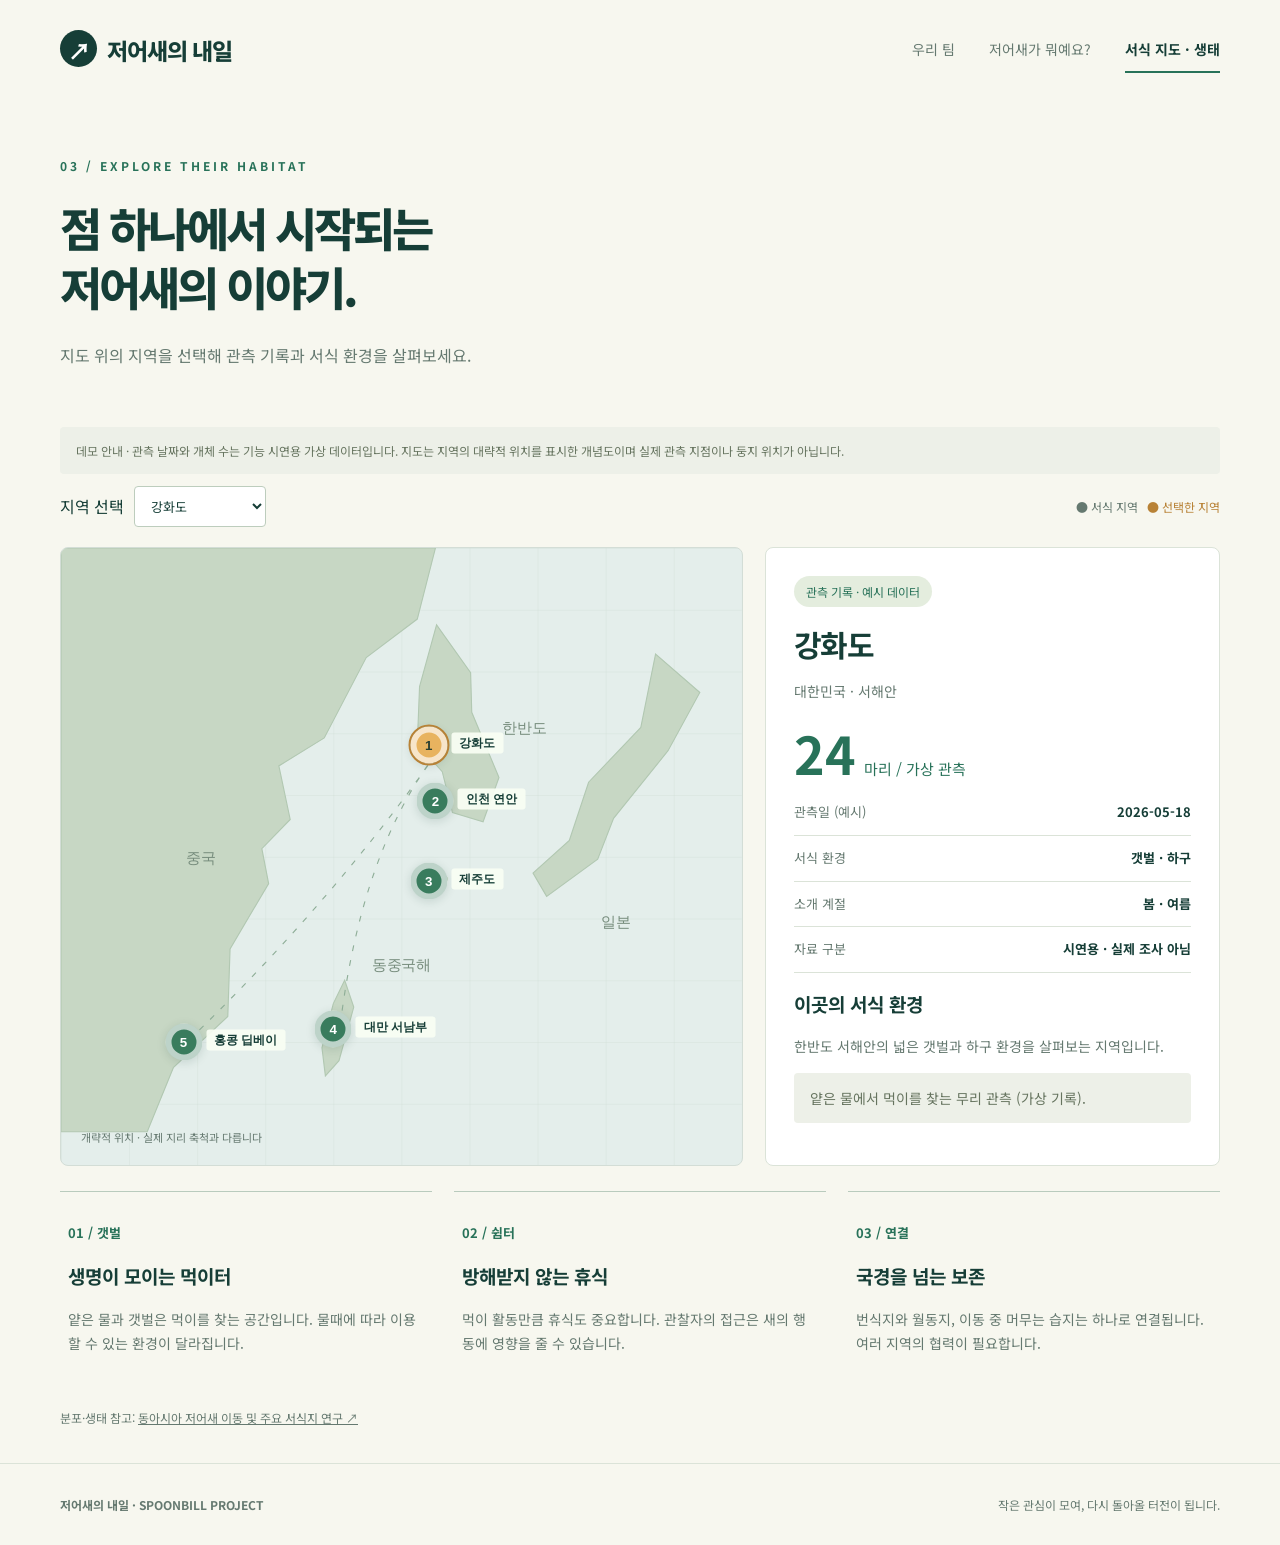
==== habitat.html @ 41771eea "web page draft" ====
<!doctype html><html lang="ko"><head><meta charset="utf-8"><meta name="viewport" content="width=device-width,initial-scale=1"><meta name="description" content="저어새와 습지의 내일을 함께 지키는 보존 프로젝트. 저어새의 생태를 배우고 서식 지역을 살펴보세요."><title>서식 지도 · 생태 | 저어새의 내일</title><link rel="icon" href="assets/favicon.svg" type="image/svg+xml"><link rel="stylesheet" href="assets/style.css"></head><body><a class="skip" href="#main">본문 바로가기</a><header><a class="brand" href="index.html"><span>↗</span>저어새의 내일</a><nav aria-label="주요 메뉴"><a href="index.html">우리 팀</a><a href="spoonbill.html">저어새가 뭐예요?</a><a href="habitat.html" aria-current="page">서식 지도 · 생태</a></nav></header><main id="main"><div class="wrap"><div class="page-intro"><div class="eyebrow">03 / EXPLORE THEIR HABITAT</div><h1>점 하나에서 시작되는<br>저어새의 이야기.</h1><p>지도 위의 지역을 선택해 관측 기록과 서식 환경을 살펴보세요.</p></div><p class="note">데모 안내 · 관측 날짜와 개체 수는 기능 시연용 가상 데이터입니다. 지도는 지역의 대략적 위치를 표시한 개념도이며 실제 관측 지점이나 둥지 위치가 아닙니다.</p><div class="controls"><label for="region">지역 선택</label><select id="region"><option value="ganghwa">강화도</option><option value="incheon">인천 연안</option><option value="jeju">제주도</option><option value="taiwan">대만 서남부</option><option value="hongkong">홍콩 딥베이</option></select><span class="legend">● 서식 지역 &nbsp; <span style="color:#b88236">● 선택한 지역</span></span></div><div class="map-layout"><div class="map" aria-label="동아시아 저어새 서식 지역 개념도"><div class="map-label">EAST ASIA<br>동아시아 서식 네트워크</div><svg viewBox="0 0 600 530" preserveAspectRatio="none" aria-hidden="true"><defs><pattern id="grid" width="60" height="53" patternUnits="userSpaceOnUse"><path d="M60 0H0V53" fill="none" stroke="#ceddd5" stroke-width=".6"/></pattern></defs><path fill="url(#grid)" d="M0 0h600v530H0z"/><path d="M0 0H330l-16 61-45 33-37 69-40 24 10 46-25 25 6 30-34 56-2 58-48 44-23 55H0Z" fill="#c7d7c4" stroke="#b2c8b2"/><path d="m331 66 30 41 1 34 24 56-14 38-27-8-9-35-22-24 2-49Z" fill="#c7d7c4" stroke="#b2c8b2"/><ellipse cx="326" cy="284" rx="15" ry="6" fill="#b8ceb6"/><path d="m250 371 8 23-13 46-12 13-3-24 10-38Z" fill="#c7d7c4" stroke="#b2c8b2"/><path d="m524 91-13 63-46 47-17 50-32 28 12 20 45-32 14-35 48-58 28-50Z" fill="#c7d7c4" stroke="#b2c8b2"/><path d="M331 176Q265 260 246 410M331 176Q241 302 110 425" fill="none" stroke="#8fae98" stroke-dasharray="5 8"/><g fill="#768c7c" font-size="13" font-family="sans-serif"><text x="110" y="270">중국</text><text x="389" y="159">한반도</text><text x="476" y="325">일본</text><text x="274" y="362">동중국해</text></g></svg><button data-region="ganghwa" style="left:54%;top:32%" aria-label="강화도 예시 관측 데이터" aria-pressed="true">1<span>강화도</span></button><button data-region="incheon" style="left:55%;top:41%" aria-label="인천 연안 예시 관측 데이터" aria-pressed="false">2<span>인천 연안</span></button><button data-region="jeju" style="left:54%;top:54%" aria-label="제주도 예시 관측 데이터" aria-pressed="false">3<span>제주도</span></button><button data-region="taiwan" style="left:40%;top:78%" aria-label="대만 서남부 예시 관측 데이터" aria-pressed="false">4<span>대만 서남부</span></button><button data-region="hongkong" style="left:18%;top:80%" aria-label="홍콩 딥베이 예시 관측 데이터" aria-pressed="false">5<span>홍콩 딥베이</span></button><div class="map-bottom">개략적 위치 · 실제 지리 축척과 다릅니다</div></div><section class="panel" id="detail" aria-live="polite" aria-atomic="true"></section></div><noscript><p class="note">지역별 관측 예시를 보려면 브라우저에서 JavaScript를 켜주세요.</p></noscript><div class="cards"><article class="card"><span class="number">01 / 갯벌</span><h3>생명이 모이는 먹이터</h3><p>얕은 물과 갯벌은 먹이를 찾는 공간입니다. 물때에 따라 이용할 수 있는 환경이 달라집니다.</p></article><article class="card"><span class="number">02 / 쉼터</span><h3>방해받지 않는 휴식</h3><p>먹이 활동만큼 휴식도 중요합니다. 관찰자의 접근은 새의 행동에 영향을 줄 수 있습니다.</p></article><article class="card"><span class="number">03 / 연결</span><h3>국경을 넘는 보존</h3><p>번식지와 월동지, 이동 중 머무는 습지는 하나로 연결됩니다. 여러 지역의 협력이 필요합니다.</p></article></div><p class="sources">분포·생태 참고: <a href="https://doi.org/10.1186/s40657-021-00307-z" target="_blank" rel="noopener">동아시아 저어새 이동 및 주요 서식지 연구 ↗</a></p></div><script src="assets/data.js"></script><script src="assets/map.js"></script></main><footer><div class="wrap footer-inner"><strong>저어새의 내일 · SPOONBILL PROJECT</strong><span>작은 관심이 모여, 다시 돌아올 터전이 됩니다.</span></div></footer></body></html>
---- assets/style.css ----
@import url('https://fonts.googleapis.com/css2?family=Noto+Sans+KR:wght@400;500;600;700;800&display=swap');
:root{--ink:#163e37;--green:#287259;--cream:#f7f7ef;--line:#dbe3d8;--muted:#657970}*{box-sizing:border-box}body{margin:0;background:var(--cream);color:var(--ink);font-family:'Noto Sans KR',sans-serif;line-height:1.75}a{color:inherit}header{height:100px;display:flex;align-items:center;justify-content:space-between;max-width:1240px;padding:0 40px;margin:auto}.brand{text-decoration:none;font-weight:800;font-size:23px;letter-spacing:-1px}.brand span{display:inline-grid;place-items:center;background:var(--ink);color:#fff;width:37px;height:37px;border-radius:50%;margin-right:10px}nav{display:flex;gap:34px}nav a{text-decoration:none;font-size:14px;color:var(--muted);padding:10px 0}nav a[aria-current=page]{color:var(--ink);border-bottom:2px solid var(--green);font-weight:700}.wrap{max-width:1240px;margin:auto;padding:0 40px}.eyebrow{font-size:12px;letter-spacing:3px;font-weight:700;color:var(--green);margin-bottom:22px}h1{font-size:clamp(35px,4.5vw,62px);line-height:1.28;letter-spacing:-3px;margin:0 0 25px;font-weight:800}h2{font-size:30px;letter-spacing:-1.3px;line-height:1.4}h3{font-size:19px;margin:14px 0 8px}p{color:var(--muted)}.hero{display:grid;grid-template-columns:1fr 1fr;align-items:center;gap:35px;padding-top:56px;padding-bottom:70px}.hero p{max-width:460px;font-size:16px}.hero-art{width:100%;border-radius:160px 160px 12px 12px;background:#dfebe0}.button{display:inline-block;background:var(--ink);color:white;border-radius:5px;padding:13px 23px;text-decoration:none;font-size:14px;margin-top:20px}.button:hover{background:var(--green)}.caption{font-size:11px;color:var(--muted);margin:9px 0;text-align:right}.band{background:#e9eee4;border-top:1px solid var(--line);border-bottom:1px solid var(--line);padding:25px 0}.band .wrap{display:flex;justify-content:space-between;gap:20px;align-items:center}.band strong{font-size:18px}.band p{font-size:13px;margin:0}.section{padding-top:65px;padding-bottom:65px}.section-head{display:flex;justify-content:space-between;gap:30px;align-items:end;margin-bottom:28px}.section-head h2{margin:0}.section-head p{max-width:410px;margin:0;font-size:14px}.cards{display:grid;grid-template-columns:repeat(3,1fr);gap:22px}.card{border-top:1px solid #b9cbbd;padding:25px 8px}.number{color:var(--green);font-size:13px;font-weight:700}.card p{font-size:14px}.note{font-size:12px;padding:13px 16px;background:#edf0e8;border-radius:4px;color:#66745f}.page-intro{padding:55px 0 30px}.page-intro h1{font-size:46px}.pill{background:#e4edde;padding:5px 12px;border-radius:20px;font-size:12px;color:var(--green);display:inline-block}.facts{display:grid;grid-template-columns:1fr 1fr;gap:0 25px}.fact{padding:17px 0;border-bottom:1px solid var(--line)}.fact small{display:block;color:var(--muted)}.fact strong{font-size:15px}.map-layout{display:grid;grid-template-columns:1.5fr 1fr;gap:22px;margin:20px 0 25px}.map{position:relative;border:1px solid #d3ddd6;background:#e4eeeb;min-height:530px;overflow:hidden;border-radius:8px}.map svg{width:100%;height:100%;position:absolute}.map-label{position:absolute;top:20px;left:22px;font-size:12px}.map button{position:absolute;border:6px solid #ffffffaa;border-radius:50%;background:#397c5d;color:white;min-width:37px;height:37px;cursor:pointer;font-weight:bold;transform:translate(-50%,-50%);box-shadow:0 2px 10px #183f3325}.map button[aria-pressed=true]{background:#e8b35f;color:#273e31;outline:2px solid #b88236}.map button span{position:absolute;left:35px;top:0;white-space:nowrap;background:#fafff5e8;color:var(--ink);padding:2px 8px;border-radius:3px;font-size:12px}.map-bottom{position:absolute;bottom:18px;left:20px;font-size:11px;color:var(--muted)}.panel{background:#fff;border:1px solid var(--line);border-radius:8px;padding:28px}.panel h2{margin:16px 0 5px}.panel p{font-size:14px}.count{font-size:52px;line-height:1.4;color:var(--green);font-weight:700}.count small{font-size:15px;font-weight:400;margin-left:8px}.data-row{display:flex;justify-content:space-between;padding:11px 0;border-bottom:1px solid var(--line);font-size:13px}.data-row span{color:var(--muted)}.controls{display:flex;gap:10px;align-items:center;flex-wrap:wrap}select{font:inherit;font-size:13px;border:1px solid #bdcdbd;background:white;padding:9px 35px 9px 12px;border-radius:4px;color:var(--ink)}.legend{margin-left:auto;font-size:12px;color:var(--muted)}footer{margin-top:35px;border-top:1px solid var(--line);padding:30px 0}.footer-inner{display:flex;justify-content:space-between;gap:20px;font-size:12px;color:var(--muted)}.sources{font-size:12px;color:var(--muted)}.sources a{margin-right:16px}.skip{position:absolute;top:-60px}.skip:focus{top:10px;background:white;padding:10px;z-index:5}:focus-visible{outline:3px solid #b58135;outline-offset:5px}@media(max-width:760px){header{height:auto;padding:24px;display:block}.brand{font-size:21px}nav{gap:24px;margin-top:20px}nav a{font-size:12px}.wrap{padding-left:24px;padding-right:24px}.hero{grid-template-columns:1fr;padding-top:30px;gap:30px}.hero-art{max-height:400px}.cards,.map-layout{grid-template-columns:1fr}.section-head,.band .wrap{display:block}.section-head p{margin-top:16px}.band p{margin-top:10px}.page-intro{padding-top:30px}.page-intro h1{font-size:35px}.map{min-height:440px}.legend{width:100%;margin:0}.footer-inner{display:block}.section{padding-top:40px;padding-bottom:40px}}
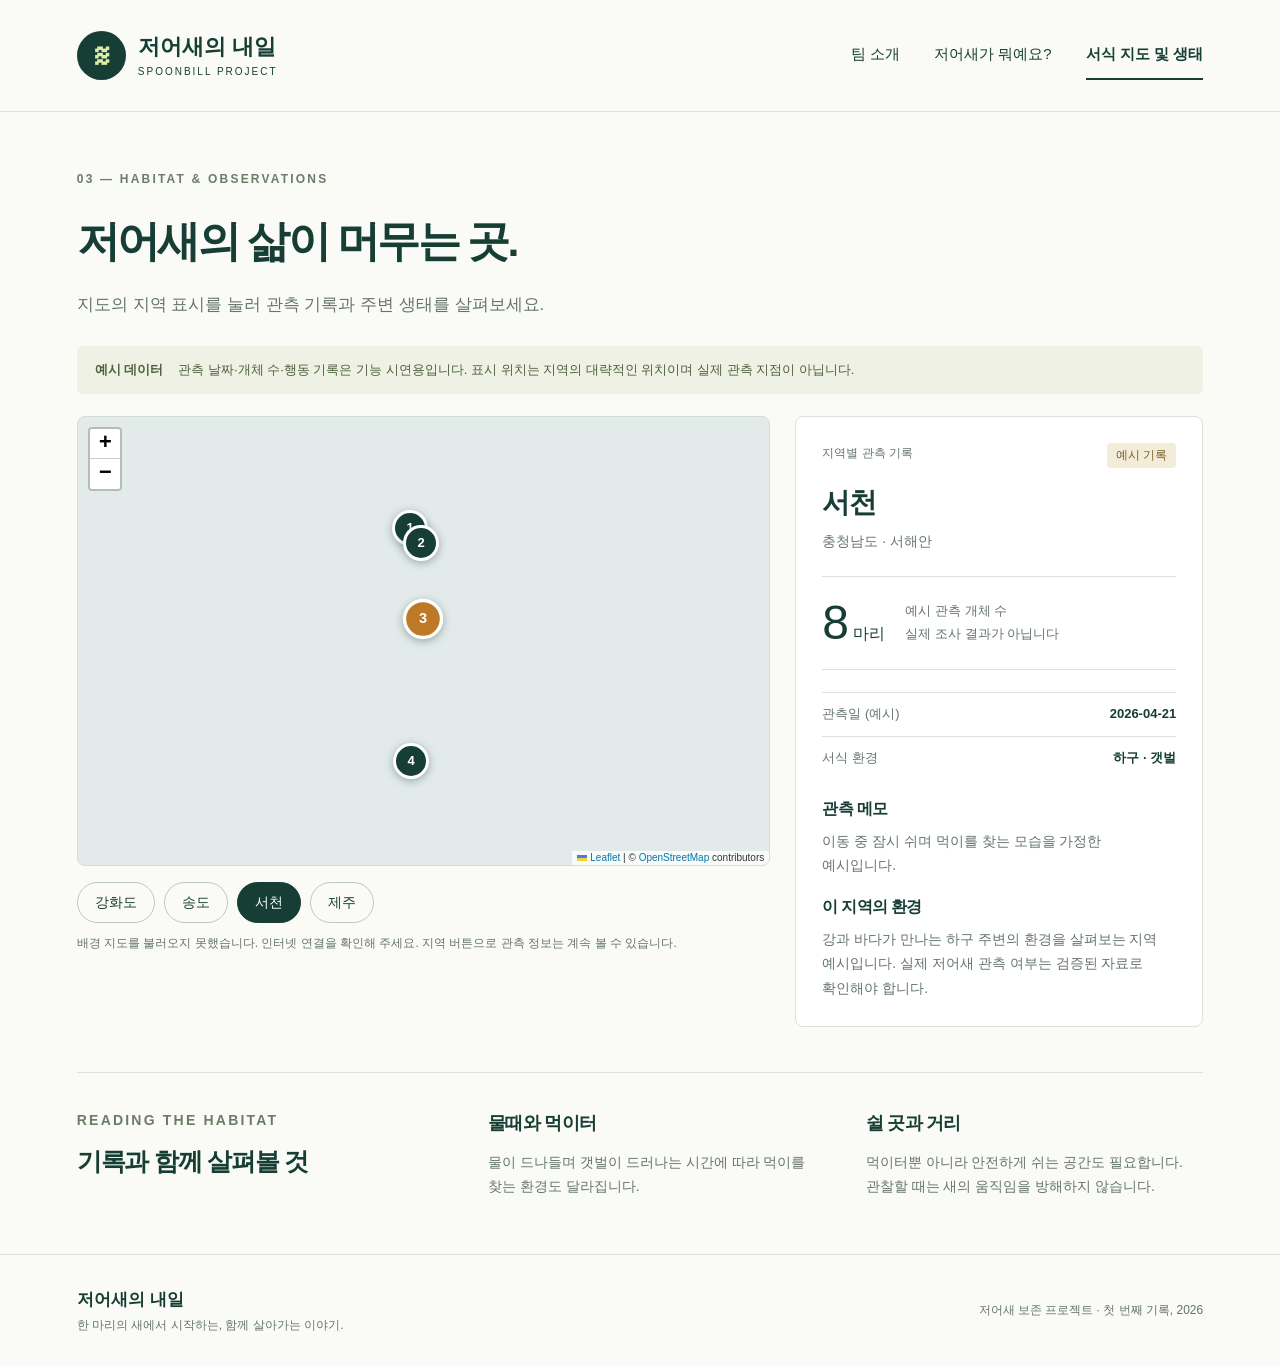
==== commit a6917050: "map change" ====
--- a/habitat.html
+++ b/habitat.html
@@ -1 +1 @@
-<!doctype html><html lang="ko"><head><meta charset="utf-8"><meta name="viewport" content="width=device-width,initial-scale=1"><meta name="description" content="저어새와 습지의 내일을 함께 지키는 보존 프로젝트. 저어새의 생태를 배우고 서식 지역을 살펴보세요."><title>서식 지도 · 생태 | 저어새의 내일</title><link rel="icon" href="assets/favicon.svg" type="image/svg+xml"><link rel="stylesheet" href="assets/style.css"></head><body><a class="skip" href="#main">본문 바로가기</a><header><a class="brand" href="index.html"><span>↗</span>저어새의 내일</a><nav aria-label="주요 메뉴"><a href="index.html">우리 팀</a><a href="spoonbill.html">저어새가 뭐예요?</a><a href="habitat.html" aria-current="page">서식 지도 · 생태</a></nav></header><main id="main"><div class="wrap"><div class="page-intro"><div class="eyebrow">03 / EXPLORE THEIR HABITAT</div><h1>점 하나에서 시작되는<br>저어새의 이야기.</h1><p>지도 위의 지역을 선택해 관측 기록과 서식 환경을 살펴보세요.</p></div><p class="note">데모 안내 · 관측 날짜와 개체 수는 기능 시연용 가상 데이터입니다. 지도는 지역의 대략적 위치를 표시한 개념도이며 실제 관측 지점이나 둥지 위치가 아닙니다.</p><div class="controls"><label for="region">지역 선택</label><select id="region"><option value="ganghwa">강화도</option><option value="incheon">인천 연안</option><option value="jeju">제주도</option><option value="taiwan">대만 서남부</option><option value="hongkong">홍콩 딥베이</option></select><span class="legend">● 서식 지역 &nbsp; <span style="color:#b88236">● 선택한 지역</span></span></div><div class="map-layout"><div class="map" aria-label="동아시아 저어새 서식 지역 개념도"><div class="map-label">EAST ASIA<br>동아시아 서식 네트워크</div><svg viewBox="0 0 600 530" preserveAspectRatio="none" aria-hidden="true"><defs><pattern id="grid" width="60" height="53" patternUnits="userSpaceOnUse"><path d="M60 0H0V53" fill="none" stroke="#ceddd5" stroke-width=".6"/></pattern></defs><path fill="url(#grid)" d="M0 0h600v530H0z"/><path d="M0 0H330l-16 61-45 33-37 69-40 24 10 46-25 25 6 30-34 56-2 58-48 44-23 55H0Z" fill="#c7d7c4" stroke="#b2c8b2"/><path d="m331 66 30 41 1 34 24 56-14 38-27-8-9-35-22-24 2-49Z" fill="#c7d7c4" stroke="#b2c8b2"/><ellipse cx="326" cy="284" rx="15" ry="6" fill="#b8ceb6"/><path d="m250 371 8 23-13 46-12 13-3-24 10-38Z" fill="#c7d7c4" stroke="#b2c8b2"/><path d="m524 91-13 63-46 47-17 50-32 28 12 20 45-32 14-35 48-58 28-50Z" fill="#c7d7c4" stroke="#b2c8b2"/><path d="M331 176Q265 260 246 410M331 176Q241 302 110 425" fill="none" stroke="#8fae98" stroke-dasharray="5 8"/><g fill="#768c7c" font-size="13" font-family="sans-serif"><text x="110" y="270">중국</text><text x="389" y="159">한반도</text><text x="476" y="325">일본</text><text x="274" y="362">동중국해</text></g></svg><button data-region="ganghwa" style="left:54%;top:32%" aria-label="강화도 예시 관측 데이터" aria-pressed="true">1<span>강화도</span></button><button data-region="incheon" style="left:55%;top:41%" aria-label="인천 연안 예시 관측 데이터" aria-pressed="false">2<span>인천 연안</span></button><button data-region="jeju" style="left:54%;top:54%" aria-label="제주도 예시 관측 데이터" aria-pressed="false">3<span>제주도</span></button><button data-region="taiwan" style="left:40%;top:78%" aria-label="대만 서남부 예시 관측 데이터" aria-pressed="false">4<span>대만 서남부</span></button><button data-region="hongkong" style="left:18%;top:80%" aria-label="홍콩 딥베이 예시 관측 데이터" aria-pressed="false">5<span>홍콩 딥베이</span></button><div class="map-bottom">개략적 위치 · 실제 지리 축척과 다릅니다</div></div><section class="panel" id="detail" aria-live="polite" aria-atomic="true"></section></div><noscript><p class="note">지역별 관측 예시를 보려면 브라우저에서 JavaScript를 켜주세요.</p></noscript><div class="cards"><article class="card"><span class="number">01 / 갯벌</span><h3>생명이 모이는 먹이터</h3><p>얕은 물과 갯벌은 먹이를 찾는 공간입니다. 물때에 따라 이용할 수 있는 환경이 달라집니다.</p></article><article class="card"><span class="number">02 / 쉼터</span><h3>방해받지 않는 휴식</h3><p>먹이 활동만큼 휴식도 중요합니다. 관찰자의 접근은 새의 행동에 영향을 줄 수 있습니다.</p></article><article class="card"><span class="number">03 / 연결</span><h3>국경을 넘는 보존</h3><p>번식지와 월동지, 이동 중 머무는 습지는 하나로 연결됩니다. 여러 지역의 협력이 필요합니다.</p></article></div><p class="sources">분포·생태 참고: <a href="https://doi.org/10.1186/s40657-021-00307-z" target="_blank" rel="noopener">동아시아 저어새 이동 및 주요 서식지 연구 ↗</a></p></div><script src="assets/data.js"></script><script src="assets/map.js"></script></main><footer><div class="wrap footer-inner"><strong>저어새의 내일 · SPOONBILL PROJECT</strong><span>작은 관심이 모여, 다시 돌아올 터전이 됩니다.</span></div></footer></body></html>+<!doctype html><html lang="ko"><head><meta charset="utf-8"><meta name="viewport" content="width=device-width, initial-scale=1"><meta name="description" content="저어새를 알아보고, 서식지를 살펴보고, 함께 보존하는 프로젝트."><title>서식 지도 및 생태 · 저어새의 내일</title><link rel="icon" href="./assets/favicon.svg"><link rel="stylesheet" href="./styles.css"><link rel="stylesheet" href="./assets/leaflet.css"></head><body><a class="skip" href="#main">본문으로 건너뛰기</a><header><a class="brand" href="./index.html"><span class="brand-icon">≋</span><span>저어새의 내일<small>SPOONBILL PROJECT</small></span></a><nav aria-label="주요 메뉴"><a href="./index.html" >팀 소개</a><a href="./spoonbill.html" >저어새가 뭐예요?</a><a href="./habitat.html" aria-current="page">서식 지도 및 생태</a></nav></header><main id="main"><section class="page-heading map-heading"><p class="eyebrow">03 — HABITAT & OBSERVATIONS</p><h1>저어새의 삶이 머무는 곳.</h1><p>지도의 지역 표시를 눌러 관측 기록과 주변 생태를 살펴보세요.</p></section><div class="demo-notice"><b>예시 데이터</b><span>관측 날짜·개체 수·행동 기록은 기능 시연용입니다. 표시 위치는 지역의 대략적인 위치이며 실제 관측 지점이 아닙니다.</span></div><section class="map-layout" aria-label="서식지 탐색"><div class="map-column"><div id="map" aria-label="저어새 서식 지역 지도"><p class="map-loading">지도를 불러오는 중입니다. 아래 지역 목록으로도 관측 정보를 볼 수 있습니다.</p></div><div class="region-list" aria-label="지역 선택"></div><p class="map-note">정확한 둥지 위치 대신 지역 단위로 표시합니다. 배경 지도는 인터넷 연결이 필요합니다.</p></div><aside id="observation" aria-live="polite" aria-atomic="true"></aside></section><section class="ecology-strip"><div><p class="eyebrow">READING THE HABITAT</p><h2>기록과 함께 살펴볼 것</h2></div><article><h3>물때와 먹이터</h3><p>물이 드나들며 갯벌이 드러나는 시간에 따라 먹이를 찾는 환경도 달라집니다.</p></article><article><h3>쉴 곳과 거리</h3><p>먹이터뿐 아니라 안전하게 쉬는 공간도 필요합니다. 관찰할 때는 새의 움직임을 방해하지 않습니다.</p></article></section><noscript><p class="demo-notice">지도와 관측 기록을 보려면 브라우저에서 JavaScript를 활성화해 주세요.</p></noscript></main><script src="./assets/leaflet.js"></script><script src="./data.js?v=3"></script><script src="./map.js?v=3"></script><footer><div><b>저어새의 내일</b><p>한 마리의 새에서 시작하는, 함께 살아가는 이야기.</p></div><span>저어새 보존 프로젝트 · 첫 번째 기록, 2026</span></footer></body></html>
--- a/styles.css
+++ b/styles.css
@@ -0,0 +1 @@
+:root{--ink:#173e35;--muted:#65746c;--paper:#fafbf7;--line:#dbe2d8;--lime:#dfedab}*{box-sizing:border-box}body{margin:0;background:var(--paper);color:var(--ink);font-family:"Segoe UI","Malgun Gothic",sans-serif;line-height:1.75;word-break:keep-all}a{color:inherit;text-decoration:none}a:hover{text-decoration:underline}button,a{-webkit-tap-highlight-color:transparent}button{font:inherit;cursor:pointer}a:focus-visible,button:focus-visible{outline:3px solid #b57924;outline-offset:5px}.skip{position:absolute;top:-80px;left:20px;z-index:2000;background:white;padding:12px}.skip:focus{top:10px}header{max-width:1440px;margin:auto;min-height:112px;padding:24px 6%;display:flex;justify-content:space-between;align-items:center;gap:30px;border-bottom:1px solid var(--line)}.brand{display:flex;align-items:center;gap:12px;font-size:22px;font-weight:750;line-height:1.4;white-space:nowrap}.brand small{display:block;font-size:10px;letter-spacing:2px;font-weight:500;margin-top:3px}.brand-icon{background:var(--ink);color:var(--lime);border-radius:50%;font-size:34px;width:49px;height:49px;display:grid;place-items:center}nav{display:flex;gap:34px;font-size:15px}nav a{padding:10px 0;border-bottom:2px solid transparent}nav a[aria-current]{border-color:var(--ink);font-weight:700}main{max-width:1440px;margin:auto;padding:0 6%}h1,h2,h3,p,figure{margin:0}h1{font-size:clamp(36px,4.1vw,60px);line-height:1.3;letter-spacing:-2.7px;font-weight:700}h2{font-size:32px;line-height:1.5;letter-spacing:-1.2px}h3{font-size:22px;letter-spacing:-.7px}p{color:var(--muted)}.eyebrow{font-size:12px;letter-spacing:2.2px;font-weight:700;margin-bottom:24px;color:#6c7c68}.pill{display:inline-block;font-size:13px;padding:5px 13px;border:1px solid #b8c4ad;border-radius:30px;margin-bottom:23px}.hero{display:grid;grid-template-columns:1fr 1.04fr;gap:48px;padding-top:64px;align-items:center}.hero-copy{padding:14px 0 26px}.hero .lead{font-size:18px;margin:25px 0 29px;line-height:1.9}.button{display:inline-flex;justify-content:space-between;align-items:center;gap:30px;padding:14px 23px;background:var(--ink);color:white;border-radius:5px;font-size:15px;font-weight:600}.button:hover{background:#29594c;text-decoration:none}.text-link{display:block;margin-top:18px;font-size:14px}.hero-photo{height:530px;position:relative;border-radius:180px 8px 8px 8px;overflow:hidden;background:#6c786a}.hero-photo img{width:100%;height:100%;object-fit:cover;object-position:56% 50%;filter:brightness(.86)}.photo-label{position:absolute;bottom:0;padding:50px 30px 27px;width:100%;background:linear-gradient(transparent,#102b30bd);color:white;font-size:20px}.photo-label small{display:block;font-size:12px;letter-spacing:1px;margin-top:3px}.credit{font-size:11px;margin-top:12px;text-align:right;color:#768075}.credit a{text-decoration:underline}.mission{margin:65px 0 60px;border-top:1px solid var(--line);padding-top:45px;display:grid;grid-template-columns:1fr 1.4fr;gap:60px}.mission .eyebrow{margin-bottom:15px}.large-text{font-size:24px;color:var(--ink);margin-bottom:18px;line-height:1.7;letter-spacing:-.5px}.note{font-size:13px;margin-top:18px;border-left:2px solid #abb99a;padding-left:13px}.section-top{display:flex;align-items:center;justify-content:space-between;gap:20px}.section-top span{font-size:14px;color:var(--muted)}.activities{padding:0 0 65px}.three-col{display:grid;grid-template-columns:repeat(3,1fr);gap:30px;margin-top:29px}.three-col article{border-top:1px solid #bfcdb8;padding-top:20px}.number{font-size:13px;color:#718266;display:block;margin-bottom:20px}.three-col h3{margin-bottom:12px}.three-col p{font-size:15px;line-height:1.9}footer{border-top:1px solid var(--line);padding:30px 6%;display:flex;align-items:center;justify-content:space-between;gap:25px;max-width:1440px;margin:20px auto 0}footer b{font-size:17px}footer p,footer>span{font-size:12px;color:var(--muted)}.page-heading{padding:57px 0 40px}.page-heading h1{font-size:48px}.page-heading>p:last-child{margin-top:20px;font-size:17px}.species{display:grid;grid-template-columns:1.15fr 1fr;gap:65px;margin:0 0 70px;align-items:center}.species figure img{width:100%;height:385px;object-fit:cover;border-radius:8px}.species .credit{text-align:left}.species-info h2{font-size:40px}.latin{font-family:Georgia,serif;font-style:italic;margin:0 0 17px}.species-info .pill{margin-bottom:13px}dl{margin:22px 0 0}dl>div{display:flex;justify-content:space-between;border-top:1px solid var(--line);padding:10px 0;gap:15px;font-size:14px}dt{color:var(--muted)}dd{margin:0;font-weight:600;text-align:right}.source{margin-top:28px;font-size:12px}.source a{text-decoration:underline}.green-banner{display:flex;align-items:center;justify-content:space-between;gap:30px;padding:38px;background:var(--ink);color:white;border-radius:8px;margin-bottom:50px}.green-banner .eyebrow{color:var(--lime);margin-bottom:12px}.green-banner p{color:#d1ddd3;margin-top:12px}.light{background:var(--lime);color:var(--ink);white-space:nowrap}.light:hover{background:#c8db94}.map-heading{padding-bottom:26px}.map-heading h1{font-size:43px}.demo-notice{display:flex;gap:15px;background:#eef1e3;padding:13px 18px;border-radius:5px;font-size:13px;align-items:center;margin-bottom:22px;color:#4e613c}.demo-notice b{white-space:nowrap}.map-layout{display:grid;grid-template-columns:1.7fr 1fr;gap:25px;align-items:start}#map{height:450px;border-radius:8px;background:#e3ebea;border:1px solid #d2ddd7;isolation:isolate}.map-loading{padding:40px}.region-list{display:flex;flex-wrap:wrap;gap:9px;margin:16px 0 10px}.region-list button{background:transparent;color:var(--ink);border:1px solid #bbcaba;border-radius:30px;padding:7px 17px;font-size:14px}.region-list button[aria-pressed=true]{background:var(--ink);color:white;border-color:var(--ink)}.map-note{font-size:12px}.marker{border:0;background:none}.pin{display:block;border-radius:50%;background:var(--ink);color:white;border:3px solid white;box-shadow:0 2px 8px #163b3560;width:36px;height:36px;text-align:center;line-height:30px;font-size:13px;font-weight:bold}.selected-pin .pin{background:#bd7925;transform:scale(1.12)}.leaflet-tooltip{font-family:inherit;font-size:13px}.leaflet-control-attribution{font-size:10px!important}#observation{padding:26px;background:white;border:1px solid var(--line);border-radius:8px;min-height:450px}.detail-top{display:flex;justify-content:space-between;font-size:12px;color:var(--muted);margin-bottom:14px}.demo-tag{background:#f3ecd8;padding:2px 9px;color:#776022;border-radius:4px}#observation h2{font-size:28px}#observation .subtitle{font-size:14px;margin:5px 0 22px}.count-row{display:flex;align-items:center;gap:20px;border-top:1px solid var(--line);border-bottom:1px solid var(--line);padding:15px 0;margin-bottom:20px}.count-row strong{font-size:48px;font-weight:500;line-height:1.3}.count-row small{font-size:16px}.count-row p{font-size:13px}#observation h3{font-size:16px;margin:15px 0 6px}#observation .detail-copy{font-size:14px}#observation dl>div{font-size:13px}.ecology-strip{display:grid;grid-template-columns:1.1fr 1fr 1fr;gap:40px;border-top:1px solid var(--line);padding:35px 0;margin-top:45px}.ecology-strip .eyebrow{margin-bottom:10px}.ecology-strip h2{font-size:25px}.ecology-strip h3{font-size:18px;margin-bottom:10px}.ecology-strip p{font-size:14px}@media(min-width:1500px){.hero{gap:80px}.hero-photo{height:570px}}@media(max-width:850px){header{padding:20px 5%;flex-wrap:wrap;gap:15px}nav{gap:23px;width:100%;font-size:14px}main{padding:0 5%}.hero{gap:25px;padding-top:35px}.hero-photo{height:440px;border-top-left-radius:110px}.hero h1{font-size:37px}.mission{gap:30px}.species{gap:28px}.map-layout{grid-template-columns:1.25fr 1fr}#map{height:475px}.green-banner{flex-wrap:wrap}.page-heading h1{font-size:40px}.three-col{gap:22px}}@media(max-width:600px){header{min-height:0}.brand{font-size:20px}nav{justify-content:space-between;gap:10px;font-size:13px}nav a{padding:7px 0}.hero{grid-template-columns:1fr;padding-top:30px;gap:20px}.hero h1{font-size:40px}.hero .eyebrow{margin-bottom:18px}.hero-copy{padding-bottom:0}.hero .lead{font-size:16px;margin:20px 0}.hero-photo{height:330px;border-top-left-radius:100px}.hero .pill{margin-bottom:18px}.credit{text-align:left;font-size:10px}.mission{grid-template-columns:1fr;gap:25px;margin:40px 0;padding-top:30px}.mission h2 br{display:none}.large-text{font-size:21px}.three-col{grid-template-columns:1fr;gap:25px}.number{margin-bottom:9px}.section-top{display:block}.section-top span{display:block;margin-top:8px}h2{font-size:27px}.three-col h3{font-size:21px}.activities{padding-bottom:40px}.page-heading{padding:35px 0 28px}.page-heading h1,.map-heading h1{font-size:35px;letter-spacing:-1.8px}.page-heading>p:last-child{font-size:15px}.species{grid-template-columns:1fr;gap:25px;margin-bottom:40px}.species figure img{height:280px}.green-banner{padding:25px}.map-layout{grid-template-columns:1fr}.demo-notice{align-items:flex-start;font-size:12px;gap:10px}#map{height:360px}.region-list button{padding:7px 14px}#observation{min-height:0}.ecology-strip{grid-template-columns:1fr;gap:23px;margin-top:30px}.ecology-strip h2{font-size:25px}footer{align-items:flex-start;flex-direction:column;padding:25px 5%;gap:15px}.eyebrow{letter-spacing:1.5px}}@media(prefers-reduced-motion:no-preference){.button,.pin,nav a{transition:background .2s,transform .2s}}
--- a/assets/leaflet.css
+++ b/assets/leaflet.css
@@ -0,0 +1,661 @@
+/* required styles */
+
+.leaflet-pane,
+.leaflet-tile,
+.leaflet-marker-icon,
+.leaflet-marker-shadow,
+.leaflet-tile-container,
+.leaflet-pane > svg,
+.leaflet-pane > canvas,
+.leaflet-zoom-box,
+.leaflet-image-layer,
+.leaflet-layer {
+	position: absolute;
+	left: 0;
+	top: 0;
+	}
+.leaflet-container {
+	overflow: hidden;
+	}
+.leaflet-tile,
+.leaflet-marker-icon,
+.leaflet-marker-shadow {
+	-webkit-user-select: none;
+	   -moz-user-select: none;
+	        user-select: none;
+	  -webkit-user-drag: none;
+	}
+/* Prevents IE11 from highlighting tiles in blue */
+.leaflet-tile::selection {
+	background: transparent;
+}
+/* Safari renders non-retina tile on retina better with this, but Chrome is worse */
+.leaflet-safari .leaflet-tile {
+	image-rendering: -webkit-optimize-contrast;
+	}
+/* hack that prevents hw layers "stretching" when loading new tiles */
+.leaflet-safari .leaflet-tile-container {
+	width: 1600px;
+	height: 1600px;
+	-webkit-transform-origin: 0 0;
+	}
+.leaflet-marker-icon,
+.leaflet-marker-shadow {
+	display: block;
+	}
+/* .leaflet-container svg: reset svg max-width decleration shipped in Joomla! (joomla.org) 3.x */
+/* .leaflet-container img: map is broken in FF if you have max-width: 100% on tiles */
+.leaflet-container .leaflet-overlay-pane svg {
+	max-width: none !important;
+	max-height: none !important;
+	}
+.leaflet-container .leaflet-marker-pane img,
+.leaflet-container .leaflet-shadow-pane img,
+.leaflet-container .leaflet-tile-pane img,
+.leaflet-container img.leaflet-image-layer,
+.leaflet-container .leaflet-tile {
+	max-width: none !important;
+	max-height: none !important;
+	width: auto;
+	padding: 0;
+	}
+
+.leaflet-container img.leaflet-tile {
+	/* See: https://bugs.chromium.org/p/chromium/issues/detail?id=600120 */
+	mix-blend-mode: plus-lighter;
+}
+
+.leaflet-container.leaflet-touch-zoom {
+	-ms-touch-action: pan-x pan-y;
+	touch-action: pan-x pan-y;
+	}
+.leaflet-container.leaflet-touch-drag {
+	-ms-touch-action: pinch-zoom;
+	/* Fallback for FF which doesn't support pinch-zoom */
+	touch-action: none;
+	touch-action: pinch-zoom;
+}
+.leaflet-container.leaflet-touch-drag.leaflet-touch-zoom {
+	-ms-touch-action: none;
+	touch-action: none;
+}
+.leaflet-container {
+	-webkit-tap-highlight-color: transparent;
+}
+.leaflet-container a {
+	-webkit-tap-highlight-color: rgba(51, 181, 229, 0.4);
+}
+.leaflet-tile {
+	filter: inherit;
+	visibility: hidden;
+	}
+.leaflet-tile-loaded {
+	visibility: inherit;
+	}
+.leaflet-zoom-box {
+	width: 0;
+	height: 0;
+	-moz-box-sizing: border-box;
+	     box-sizing: border-box;
+	z-index: 800;
+	}
+/* workaround for https://bugzilla.mozilla.org/show_bug.cgi?id=888319 */
+.leaflet-overlay-pane svg {
+	-moz-user-select: none;
+	}
+
+.leaflet-pane         { z-index: 400; }
+
+.leaflet-tile-pane    { z-index: 200; }
+.leaflet-overlay-pane { z-index: 400; }
+.leaflet-shadow-pane  { z-index: 500; }
+.leaflet-marker-pane  { z-index: 600; }
+.leaflet-tooltip-pane   { z-index: 650; }
+.leaflet-popup-pane   { z-index: 700; }
+
+.leaflet-map-pane canvas { z-index: 100; }
+.leaflet-map-pane svg    { z-index: 200; }
+
+.leaflet-vml-shape {
+	width: 1px;
+	height: 1px;
+	}
+.lvml {
+	behavior: url(#default#VML);
+	display: inline-block;
+	position: absolute;
+	}
+
+
+/* control positioning */
+
+.leaflet-control {
+	position: relative;
+	z-index: 800;
+	pointer-events: visiblePainted; /* IE 9-10 doesn't have auto */
+	pointer-events: auto;
+	}
+.leaflet-top,
+.leaflet-bottom {
+	position: absolute;
+	z-index: 1000;
+	pointer-events: none;
+	}
+.leaflet-top {
+	top: 0;
+	}
+.leaflet-right {
+	right: 0;
+	}
+.leaflet-bottom {
+	bottom: 0;
+	}
+.leaflet-left {
+	left: 0;
+	}
+.leaflet-control {
+	float: left;
+	clear: both;
+	}
+.leaflet-right .leaflet-control {
+	float: right;
+	}
+.leaflet-top .leaflet-control {
+	margin-top: 10px;
+	}
+.leaflet-bottom .leaflet-control {
+	margin-bottom: 10px;
+	}
+.leaflet-left .leaflet-control {
+	margin-left: 10px;
+	}
+.leaflet-right .leaflet-control {
+	margin-right: 10px;
+	}
+
+
+/* zoom and fade animations */
+
+.leaflet-fade-anim .leaflet-popup {
+	opacity: 0;
+	-webkit-transition: opacity 0.2s linear;
+	   -moz-transition: opacity 0.2s linear;
+	        transition: opacity 0.2s linear;
+	}
+.leaflet-fade-anim .leaflet-map-pane .leaflet-popup {
+	opacity: 1;
+	}
+.leaflet-zoom-animated {
+	-webkit-transform-origin: 0 0;
+	    -ms-transform-origin: 0 0;
+	        transform-origin: 0 0;
+	}
+svg.leaflet-zoom-animated {
+	will-change: transform;
+}
+
+.leaflet-zoom-anim .leaflet-zoom-animated {
+	-webkit-transition: -webkit-transform 0.25s cubic-bezier(0,0,0.25,1);
+	   -moz-transition:    -moz-transform 0.25s cubic-bezier(0,0,0.25,1);
+	        transition:         transform 0.25s cubic-bezier(0,0,0.25,1);
+	}
+.leaflet-zoom-anim .leaflet-tile,
+.leaflet-pan-anim .leaflet-tile {
+	-webkit-transition: none;
+	   -moz-transition: none;
+	        transition: none;
+	}
+
+.leaflet-zoom-anim .leaflet-zoom-hide {
+	visibility: hidden;
+	}
+
+
+/* cursors */
+
+.leaflet-interactive {
+	cursor: pointer;
+	}
+.leaflet-grab {
+	cursor: -webkit-grab;
+	cursor:    -moz-grab;
+	cursor:         grab;
+	}
+.leaflet-crosshair,
+.leaflet-crosshair .leaflet-interactive {
+	cursor: crosshair;
+	}
+.leaflet-popup-pane,
+.leaflet-control {
+	cursor: auto;
+	}
+.leaflet-dragging .leaflet-grab,
+.leaflet-dragging .leaflet-grab .leaflet-interactive,
+.leaflet-dragging .leaflet-marker-draggable {
+	cursor: move;
+	cursor: -webkit-grabbing;
+	cursor:    -moz-grabbing;
+	cursor:         grabbing;
+	}
+
+/* marker & overlays interactivity */
+.leaflet-marker-icon,
+.leaflet-marker-shadow,
+.leaflet-image-layer,
+.leaflet-pane > svg path,
+.leaflet-tile-container {
+	pointer-events: none;
+	}
+
+.leaflet-marker-icon.leaflet-interactive,
+.leaflet-image-layer.leaflet-interactive,
+.leaflet-pane > svg path.leaflet-interactive,
+svg.leaflet-image-layer.leaflet-interactive path {
+	pointer-events: visiblePainted; /* IE 9-10 doesn't have auto */
+	pointer-events: auto;
+	}
+
+/* visual tweaks */
+
+.leaflet-container {
+	background: #ddd;
+	outline-offset: 1px;
+	}
+.leaflet-container a {
+	color: #0078A8;
+	}
+.leaflet-zoom-box {
+	border: 2px dotted #38f;
+	background: rgba(255,255,255,0.5);
+	}
+
+
+/* general typography */
+.leaflet-container {
+	font-family: "Helvetica Neue", Arial, Helvetica, sans-serif;
+	font-size: 12px;
+	font-size: 0.75rem;
+	line-height: 1.5;
+	}
+
+
+/* general toolbar styles */
+
+.leaflet-bar {
+	box-shadow: 0 1px 5px rgba(0,0,0,0.65);
+	border-radius: 4px;
+	}
+.leaflet-bar a {
+	background-color: #fff;
+	border-bottom: 1px solid #ccc;
+	width: 26px;
+	height: 26px;
+	line-height: 26px;
+	display: block;
+	text-align: center;
+	text-decoration: none;
+	color: black;
+	}
+.leaflet-bar a,
+.leaflet-control-layers-toggle {
+	background-position: 50% 50%;
+	background-repeat: no-repeat;
+	display: block;
+	}
+.leaflet-bar a:hover,
+.leaflet-bar a:focus {
+	background-color: #f4f4f4;
+	}
+.leaflet-bar a:first-child {
+	border-top-left-radius: 4px;
+	border-top-right-radius: 4px;
+	}
+.leaflet-bar a:last-child {
+	border-bottom-left-radius: 4px;
+	border-bottom-right-radius: 4px;
+	border-bottom: none;
+	}
+.leaflet-bar a.leaflet-disabled {
+	cursor: default;
+	background-color: #f4f4f4;
+	color: #bbb;
+	}
+
+.leaflet-touch .leaflet-bar a {
+	width: 30px;
+	height: 30px;
+	line-height: 30px;
+	}
+.leaflet-touch .leaflet-bar a:first-child {
+	border-top-left-radius: 2px;
+	border-top-right-radius: 2px;
+	}
+.leaflet-touch .leaflet-bar a:last-child {
+	border-bottom-left-radius: 2px;
+	border-bottom-right-radius: 2px;
+	}
+
+/* zoom control */
+
+.leaflet-control-zoom-in,
+.leaflet-control-zoom-out {
+	font: bold 18px 'Lucida Console', Monaco, monospace;
+	text-indent: 1px;
+	}
+
+.leaflet-touch .leaflet-control-zoom-in, .leaflet-touch .leaflet-control-zoom-out  {
+	font-size: 22px;
+	}
+
+
+/* layers control */
+
+.leaflet-control-layers {
+	box-shadow: 0 1px 5px rgba(0,0,0,0.4);
+	background: #fff;
+	border-radius: 5px;
+	}
+.leaflet-control-layers-toggle {
+	background-image: url(images/layers.png);
+	width: 36px;
+	height: 36px;
+	}
+.leaflet-retina .leaflet-control-layers-toggle {
+	background-image: url(images/layers-2x.png);
+	background-size: 26px 26px;
+	}
+.leaflet-touch .leaflet-control-layers-toggle {
+	width: 44px;
+	height: 44px;
+	}
+.leaflet-control-layers .leaflet-control-layers-list,
+.leaflet-control-layers-expanded .leaflet-control-layers-toggle {
+	display: none;
+	}
+.leaflet-control-layers-expanded .leaflet-control-layers-list {
+	display: block;
+	position: relative;
+	}
+.leaflet-control-layers-expanded {
+	padding: 6px 10px 6px 6px;
+	color: #333;
+	background: #fff;
+	}
+.leaflet-control-layers-scrollbar {
+	overflow-y: scroll;
+	overflow-x: hidden;
+	padding-right: 5px;
+	}
+.leaflet-control-layers-selector {
+	margin-top: 2px;
+	position: relative;
+	top: 1px;
+	}
+.leaflet-control-layers label {
+	display: block;
+	font-size: 13px;
+	font-size: 1.08333em;
+	}
+.leaflet-control-layers-separator {
+	height: 0;
+	border-top: 1px solid #ddd;
+	margin: 5px -10px 5px -6px;
+	}
+
+/* Default icon URLs */
+.leaflet-default-icon-path { /* used only in path-guessing heuristic, see L.Icon.Default */
+	background-image: url(images/marker-icon.png);
+	}
+
+
+/* attribution and scale controls */
+
+.leaflet-container .leaflet-control-attribution {
+	background: #fff;
+	background: rgba(255, 255, 255, 0.8);
+	margin: 0;
+	}
+.leaflet-control-attribution,
+.leaflet-control-scale-line {
+	padding: 0 5px;
+	color: #333;
+	line-height: 1.4;
+	}
+.leaflet-control-attribution a {
+	text-decoration: none;
+	}
+.leaflet-control-attribution a:hover,
+.leaflet-control-attribution a:focus {
+	text-decoration: underline;
+	}
+.leaflet-attribution-flag {
+	display: inline !important;
+	vertical-align: baseline !important;
+	width: 1em;
+	height: 0.6669em;
+	}
+.leaflet-left .leaflet-control-scale {
+	margin-left: 5px;
+	}
+.leaflet-bottom .leaflet-control-scale {
+	margin-bottom: 5px;
+	}
+.leaflet-control-scale-line {
+	border: 2px solid #777;
+	border-top: none;
+	line-height: 1.1;
+	padding: 2px 5px 1px;
+	white-space: nowrap;
+	-moz-box-sizing: border-box;
+	     box-sizing: border-box;
+	background: rgba(255, 255, 255, 0.8);
+	text-shadow: 1px 1px #fff;
+	}
+.leaflet-control-scale-line:not(:first-child) {
+	border-top: 2px solid #777;
+	border-bottom: none;
+	margin-top: -2px;
+	}
+.leaflet-control-scale-line:not(:first-child):not(:last-child) {
+	border-bottom: 2px solid #777;
+	}
+
+.leaflet-touch .leaflet-control-attribution,
+.leaflet-touch .leaflet-control-layers,
+.leaflet-touch .leaflet-bar {
+	box-shadow: none;
+	}
+.leaflet-touch .leaflet-control-layers,
+.leaflet-touch .leaflet-bar {
+	border: 2px solid rgba(0,0,0,0.2);
+	background-clip: padding-box;
+	}
+
+
+/* popup */
+
+.leaflet-popup {
+	position: absolute;
+	text-align: center;
+	margin-bottom: 20px;
+	}
+.leaflet-popup-content-wrapper {
+	padding: 1px;
+	text-align: left;
+	border-radius: 12px;
+	}
+.leaflet-popup-content {
+	margin: 13px 24px 13px 20px;
+	line-height: 1.3;
+	font-size: 13px;
+	font-size: 1.08333em;
+	min-height: 1px;
+	}
+.leaflet-popup-content p {
+	margin: 17px 0;
+	margin: 1.3em 0;
+	}
+.leaflet-popup-tip-container {
+	width: 40px;
+	height: 20px;
+	position: absolute;
+	left: 50%;
+	margin-top: -1px;
+	margin-left: -20px;
+	overflow: hidden;
+	pointer-events: none;
+	}
+.leaflet-popup-tip {
+	width: 17px;
+	height: 17px;
+	padding: 1px;
+
+	margin: -10px auto 0;
+	pointer-events: auto;
+
+	-webkit-transform: rotate(45deg);
+	   -moz-transform: rotate(45deg);
+	    -ms-transform: rotate(45deg);
+	        transform: rotate(45deg);
+	}
+.leaflet-popup-content-wrapper,
+.leaflet-popup-tip {
+	background: white;
+	color: #333;
+	box-shadow: 0 3px 14px rgba(0,0,0,0.4);
+	}
+.leaflet-container a.leaflet-popup-close-button {
+	position: absolute;
+	top: 0;
+	right: 0;
+	border: none;
+	text-align: center;
+	width: 24px;
+	height: 24px;
+	font: 16px/24px Tahoma, Verdana, sans-serif;
+	color: #757575;
+	text-decoration: none;
+	background: transparent;
+	}
+.leaflet-container a.leaflet-popup-close-button:hover,
+.leaflet-container a.leaflet-popup-close-button:focus {
+	color: #585858;
+	}
+.leaflet-popup-scrolled {
+	overflow: auto;
+	}
+
+.leaflet-oldie .leaflet-popup-content-wrapper {
+	-ms-zoom: 1;
+	}
+.leaflet-oldie .leaflet-popup-tip {
+	width: 24px;
+	margin: 0 auto;
+
+	-ms-filter: "progid:DXImageTransform.Microsoft.Matrix(M11=0.70710678, M12=0.70710678, M21=-0.70710678, M22=0.70710678)";
+	filter: progid:DXImageTransform.Microsoft.Matrix(M11=0.70710678, M12=0.70710678, M21=-0.70710678, M22=0.70710678);
+	}
+
+.leaflet-oldie .leaflet-control-zoom,
+.leaflet-oldie .leaflet-control-layers,
+.leaflet-oldie .leaflet-popup-content-wrapper,
+.leaflet-oldie .leaflet-popup-tip {
+	border: 1px solid #999;
+	}
+
+
+/* div icon */
+
+.leaflet-div-icon {
+	background: #fff;
+	border: 1px solid #666;
+	}
+
+
+/* Tooltip */
+/* Base styles for the element that has a tooltip */
+.leaflet-tooltip {
+	position: absolute;
+	padding: 6px;
+	background-color: #fff;
+	border: 1px solid #fff;
+	border-radius: 3px;
+	color: #222;
+	white-space: nowrap;
+	-webkit-user-select: none;
+	-moz-user-select: none;
+	-ms-user-select: none;
+	user-select: none;
+	pointer-events: none;
+	box-shadow: 0 1px 3px rgba(0,0,0,0.4);
+	}
+.leaflet-tooltip.leaflet-interactive {
+	cursor: pointer;
+	pointer-events: auto;
+	}
+.leaflet-tooltip-top:before,
+.leaflet-tooltip-bottom:before,
+.leaflet-tooltip-left:before,
+.leaflet-tooltip-right:before {
+	position: absolute;
+	pointer-events: none;
+	border: 6px solid transparent;
+	background: transparent;
+	content: "";
+	}
+
+/* Directions */
+
+.leaflet-tooltip-bottom {
+	margin-top: 6px;
+}
+.leaflet-tooltip-top {
+	margin-top: -6px;
+}
+.leaflet-tooltip-bottom:before,
+.leaflet-tooltip-top:before {
+	left: 50%;
+	margin-left: -6px;
+	}
+.leaflet-tooltip-top:before {
+	bottom: 0;
+	margin-bottom: -12px;
+	border-top-color: #fff;
+	}
+.leaflet-tooltip-bottom:before {
+	top: 0;
+	margin-top: -12px;
+	margin-left: -6px;
+	border-bottom-color: #fff;
+	}
+.leaflet-tooltip-left {
+	margin-left: -6px;
+}
+.leaflet-tooltip-right {
+	margin-left: 6px;
+}
+.leaflet-tooltip-left:before,
+.leaflet-tooltip-right:before {
+	top: 50%;
+	margin-top: -6px;
+	}
+.leaflet-tooltip-left:before {
+	right: 0;
+	margin-right: -12px;
+	border-left-color: #fff;
+	}
+.leaflet-tooltip-right:before {
+	left: 0;
+	margin-left: -12px;
+	border-right-color: #fff;
+	}
+
+/* Printing */
+
+@media print {
+	/* Prevent printers from removing background-images of controls. */
+	.leaflet-control {
+		-webkit-print-color-adjust: exact;
+		print-color-adjust: exact;
+		}
+	}
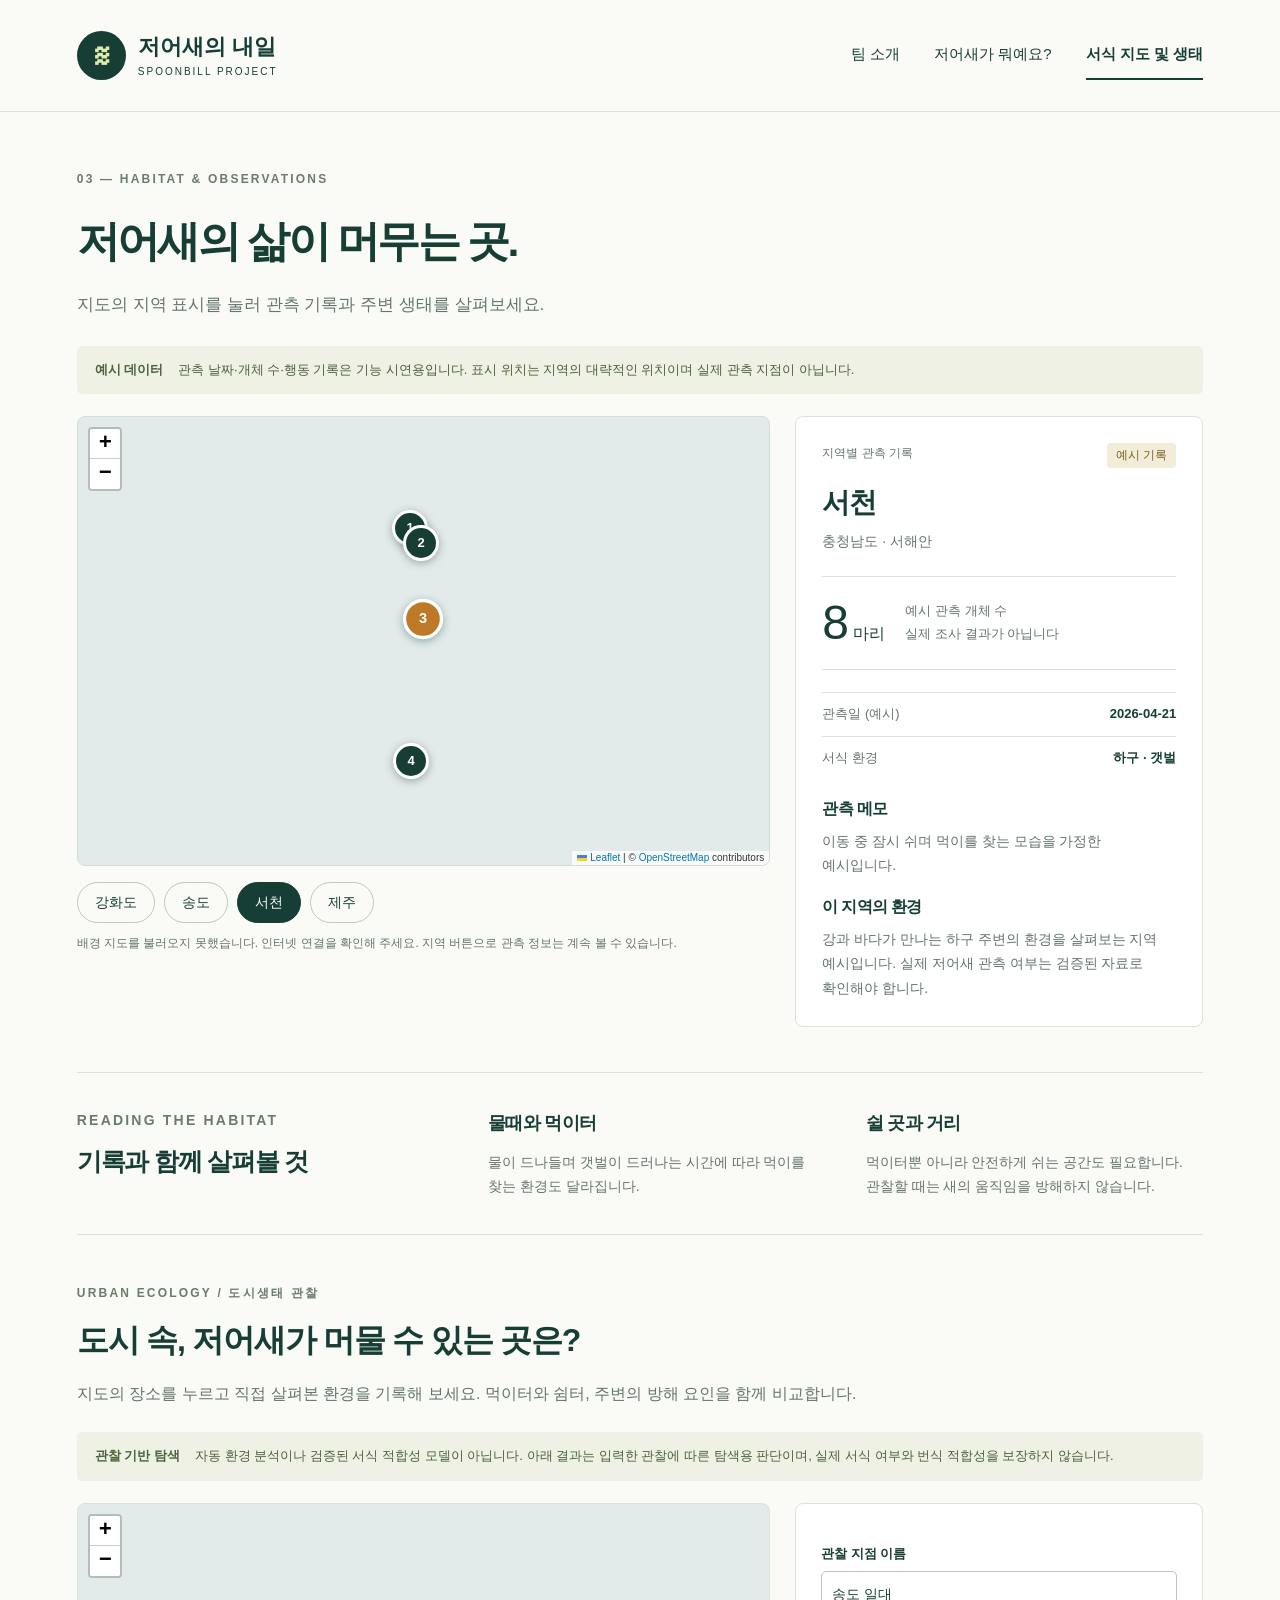
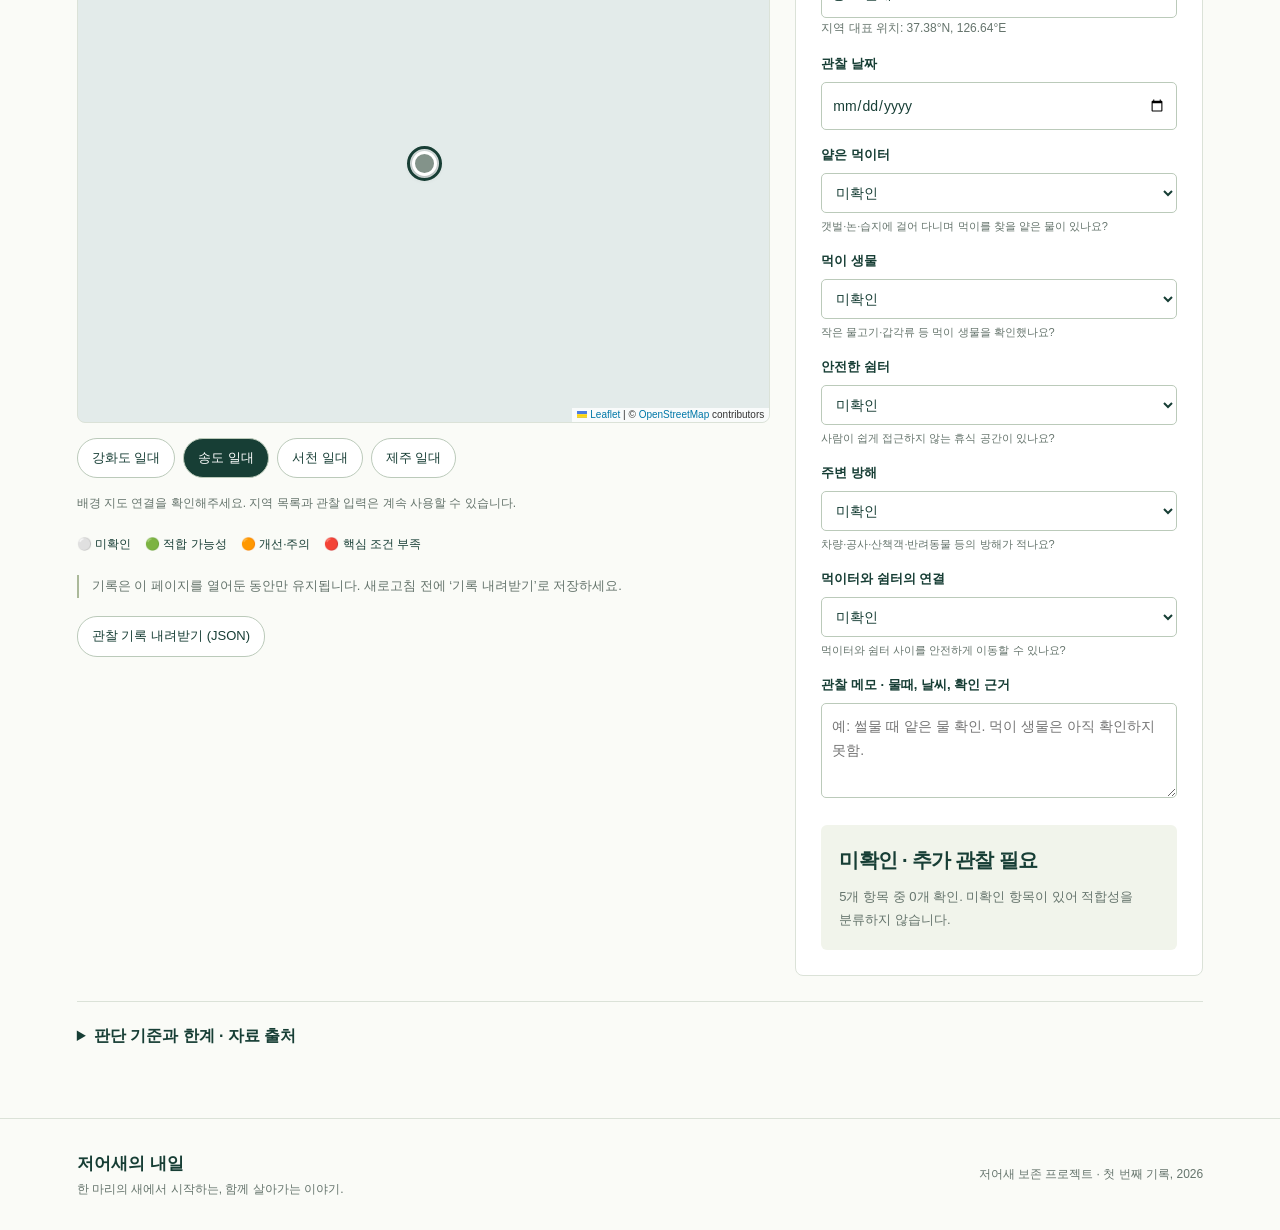
==== commit 682f9f05: "new map" ====
--- a/habitat.html
+++ b/habitat.html
@@ -1 +1 @@
-<!doctype html><html lang="ko"><head><meta charset="utf-8"><meta name="viewport" content="width=device-width, initial-scale=1"><meta name="description" content="저어새를 알아보고, 서식지를 살펴보고, 함께 보존하는 프로젝트."><title>서식 지도 및 생태 · 저어새의 내일</title><link rel="icon" href="./assets/favicon.svg"><link rel="stylesheet" href="./styles.css"><link rel="stylesheet" href="./assets/leaflet.css"></head><body><a class="skip" href="#main">본문으로 건너뛰기</a><header><a class="brand" href="./index.html"><span class="brand-icon">≋</span><span>저어새의 내일<small>SPOONBILL PROJECT</small></span></a><nav aria-label="주요 메뉴"><a href="./index.html" >팀 소개</a><a href="./spoonbill.html" >저어새가 뭐예요?</a><a href="./habitat.html" aria-current="page">서식 지도 및 생태</a></nav></header><main id="main"><section class="page-heading map-heading"><p class="eyebrow">03 — HABITAT & OBSERVATIONS</p><h1>저어새의 삶이 머무는 곳.</h1><p>지도의 지역 표시를 눌러 관측 기록과 주변 생태를 살펴보세요.</p></section><div class="demo-notice"><b>예시 데이터</b><span>관측 날짜·개체 수·행동 기록은 기능 시연용입니다. 표시 위치는 지역의 대략적인 위치이며 실제 관측 지점이 아닙니다.</span></div><section class="map-layout" aria-label="서식지 탐색"><div class="map-column"><div id="map" aria-label="저어새 서식 지역 지도"><p class="map-loading">지도를 불러오는 중입니다. 아래 지역 목록으로도 관측 정보를 볼 수 있습니다.</p></div><div class="region-list" aria-label="지역 선택"></div><p class="map-note">정확한 둥지 위치 대신 지역 단위로 표시합니다. 배경 지도는 인터넷 연결이 필요합니다.</p></div><aside id="observation" aria-live="polite" aria-atomic="true"></aside></section><section class="ecology-strip"><div><p class="eyebrow">READING THE HABITAT</p><h2>기록과 함께 살펴볼 것</h2></div><article><h3>물때와 먹이터</h3><p>물이 드나들며 갯벌이 드러나는 시간에 따라 먹이를 찾는 환경도 달라집니다.</p></article><article><h3>쉴 곳과 거리</h3><p>먹이터뿐 아니라 안전하게 쉬는 공간도 필요합니다. 관찰할 때는 새의 움직임을 방해하지 않습니다.</p></article></section><noscript><p class="demo-notice">지도와 관측 기록을 보려면 브라우저에서 JavaScript를 활성화해 주세요.</p></noscript></main><script src="./assets/leaflet.js"></script><script src="./data.js?v=3"></script><script src="./map.js?v=3"></script><footer><div><b>저어새의 내일</b><p>한 마리의 새에서 시작하는, 함께 살아가는 이야기.</p></div><span>저어새 보존 프로젝트 · 첫 번째 기록, 2026</span></footer></body></html>+<!doctype html><html lang="ko"><head><meta charset="utf-8"><meta name="viewport" content="width=device-width, initial-scale=1"><meta name="description" content="저어새를 알아보고, 서식지를 살펴보고, 함께 보존하는 프로젝트."><title>서식 지도 및 생태 · 저어새의 내일</title><link rel="icon" href="./assets/favicon.svg"><link rel="stylesheet" href="./styles.css"><link rel="stylesheet" href="./assets/leaflet.css"><link rel="stylesheet" href="./assets/urban.css?v=1"></head><body><a class="skip" href="#main">본문으로 건너뛰기</a><header><a class="brand" href="./index.html"><span class="brand-icon">≋</span><span>저어새의 내일<small>SPOONBILL PROJECT</small></span></a><nav aria-label="주요 메뉴"><a href="./index.html" >팀 소개</a><a href="./spoonbill.html" >저어새가 뭐예요?</a><a href="./habitat.html" aria-current="page">서식 지도 및 생태</a></nav></header><main id="main"><section class="page-heading map-heading"><p class="eyebrow">03 — HABITAT & OBSERVATIONS</p><h1>저어새의 삶이 머무는 곳.</h1><p>지도의 지역 표시를 눌러 관측 기록과 주변 생태를 살펴보세요.</p></section><div class="demo-notice"><b>예시 데이터</b><span>관측 날짜·개체 수·행동 기록은 기능 시연용입니다. 표시 위치는 지역의 대략적인 위치이며 실제 관측 지점이 아닙니다.</span></div><section class="map-layout" aria-label="서식지 탐색"><div class="map-column"><div id="map" aria-label="저어새 서식 지역 지도"><p class="map-loading">지도를 불러오는 중입니다. 아래 지역 목록으로도 관측 정보를 볼 수 있습니다.</p></div><div class="region-list" aria-label="지역 선택"></div><p class="map-note">정확한 둥지 위치 대신 지역 단위로 표시합니다. 배경 지도는 인터넷 연결이 필요합니다.</p></div><aside id="observation" aria-live="polite" aria-atomic="true"></aside></section><section class="ecology-strip"><div><p class="eyebrow">READING THE HABITAT</p><h2>기록과 함께 살펴볼 것</h2></div><article><h3>물때와 먹이터</h3><p>물이 드나들며 갯벌이 드러나는 시간에 따라 먹이를 찾는 환경도 달라집니다.</p></article><article><h3>쉴 곳과 거리</h3><p>먹이터뿐 아니라 안전하게 쉬는 공간도 필요합니다. 관찰할 때는 새의 움직임을 방해하지 않습니다.</p></article></section><section id="urban-ecology" class="urban-section"><p class="eyebrow">URBAN ECOLOGY / 도시생태 관찰</p><h2>도시 속, 저어새가 머물 수 있는 곳은?</h2><p class="urban-intro">지도의 장소를 누르고 직접 살펴본 환경을 기록해 보세요. 먹이터와 쉼터, 주변의 방해 요인을 함께 비교합니다.</p><div class="demo-notice"><b>관찰 기반 탐색</b><span>자동 환경 분석이나 검증된 서식 적합성 모델이 아닙니다. 아래 결과는 입력한 관찰에 따른 탐색용 판단이며, 실제 서식 여부와 번식 적합성을 보장하지 않습니다.</span></div><div class="map-layout"><div class="map-column"><div id="urban-map" aria-label="도시생태 관찰 지점 선택 지도"></div><div class="urban-places" aria-label="살펴볼 지역"></div><p class="map-note" id="urban-map-note">지도 클릭: 새 관찰 지점 선택 · 기존 표시 클릭: 기록 다시 보기 · 위치는 대략적으로 표시</p><div class="urban-legend"><span>⚪ 미확인</span><span>🟢 적합 가능성</span><span>🟠 개선·주의</span><span>🔴 핵심 조건 부족</span></div><p class="note">기록은 이 페이지를 열어둔 동안만 유지됩니다. 새로고침 전에 ‘기록 내려받기’로 저장하세요.</p><button class="urban-download" id="urban-download" type="button">관찰 기록 내려받기 (JSON)</button></div><div class="urban-panel"><label for="urban-name">관찰 지점 이름</label><input id="urban-name" maxlength="80"><p id="urban-location" class="map-note"></p><label for="urban-date">관찰 날짜</label><input id="urban-date" type="date"><div id="urban-fields"></div><label for="urban-memo">관찰 메모 · 물때, 날씨, 확인 근거</label><textarea id="urban-memo" rows="3" maxlength="1500" placeholder="예: 썰물 때 얕은 물 확인. 먹이 생물은 아직 확인하지 못함."></textarea><div id="urban-result" role="status" aria-live="polite"></div></div></div><details class="urban-method"><summary>판단 기준과 한계 · 자료 출처</summary><p>다섯 항목을 모두 확인한 경우에만 분류합니다. 먹이터 또는 먹이 생물이 부족하면 ‘핵심 조건 부족’, 쉼터·방해·연결성 중 불리한 조건이 있으면 ‘개선·주의’, 모두 유리하면 ‘적합 가능성’으로 표시합니다. 이는 이 사이트의 단순한 교육용 규칙이며 연구에서 검증한 점수나 확률이 아닙니다.</p><p>지도는 OpenStreetMap 배경일 뿐, 토지피복·수질·수심·도로 소음 데이터를 자동 분석하지 않습니다. 수질, 계절, 물때, 먹이량, 질병 위험 및 장기간의 현장 조사도 필요합니다. 일반 공원이나 나무가 많다는 이유만으로 적합하다고 판단하지 않습니다.</p><p>기준을 이해하기 위한 자료: <a href="https://www.sciencedirect.com/science/article/pii/S2351989424002816" target="_blank" rel="noopener">저어새의 습지 이용과 보존 관리 연구 (2024)</a> · <a href="https://pmc.ncbi.nlm.nih.gov/articles/PMC9579952/" target="_blank" rel="noopener">한국 논에서의 저어새 먹이 활동 연구 (2022)</a></p></details></section><noscript><p class="demo-notice">지도와 관측 기록을 보려면 브라우저에서 JavaScript를 활성화해 주세요.</p></noscript></main><script src="./assets/leaflet.js"></script><script src="./data.js?v=3"></script><script src="./map.js?v=3"></script><script src="./assets/urban.js?v=1"></script><footer><div><b>저어새의 내일</b><p>한 마리의 새에서 시작하는, 함께 살아가는 이야기.</p></div><span>저어새 보존 프로젝트 · 첫 번째 기록, 2026</span></footer></body></html>
--- a/assets/urban.css
+++ b/assets/urban.css
@@ -0,0 +1 @@
+.urban-section{border-top:1px solid var(--line);padding:48px 0}.urban-intro{margin:16px 0 24px}.urban-section .eyebrow{margin-bottom:12px}#urban-map{height:520px;background:#e3ebea;border:1px solid var(--line);border-radius:8px;isolation:isolate}.urban-panel{padding:25px;background:white;border:1px solid var(--line);border-radius:8px}.urban-panel label{display:block;font-size:13px;font-weight:600;margin:14px 0 6px}.urban-panel input,.urban-panel select,.urban-panel textarea{width:100%;padding:10px;border:1px solid #bbcaba;border-radius:5px;font:inherit;font-size:14px;color:var(--ink);background:white}.urban-panel small{display:block;color:var(--muted);font-size:11px;margin-top:4px}.urban-places{display:flex;gap:8px;flex-wrap:wrap;margin:15px 0}.urban-places button,.urban-download{border:1px solid #bbcaba;background:white;color:var(--ink);padding:8px 14px;border-radius:20px;font-size:13px}.urban-places button[aria-pressed=true]{background:var(--ink);color:white}.urban-legend{display:flex;gap:14px;flex-wrap:wrap;font-size:12px;margin:20px 0}.urban-download{margin-top:18px}.urban-method{margin-top:25px;border-top:1px solid var(--line);padding-top:20px}.urban-method summary{cursor:pointer;font-weight:600}.urban-method p{font-size:13px;margin-top:15px}.urban-method a{text-decoration:underline}#urban-result{padding:18px;background:#f1f4eb;margin-top:18px;border-radius:6px}#urban-result h3{font-size:20px}#urban-result p{font-size:13px;margin-top:8px}.urban-dot{border:0;background:transparent}.urban-dot span{display:block;width:25px;height:25px;border:3px solid white;border-radius:50%;box-shadow:0 1px 7px #0005}.urban-dot.selected span{outline:3px solid #183e35;outline-offset:2px}@media(max-width:850px){.urban-section .map-layout{grid-template-columns:1fr}}@media(max-width:600px){#urban-map{height:370px}.urban-section h2{font-size:26px}}
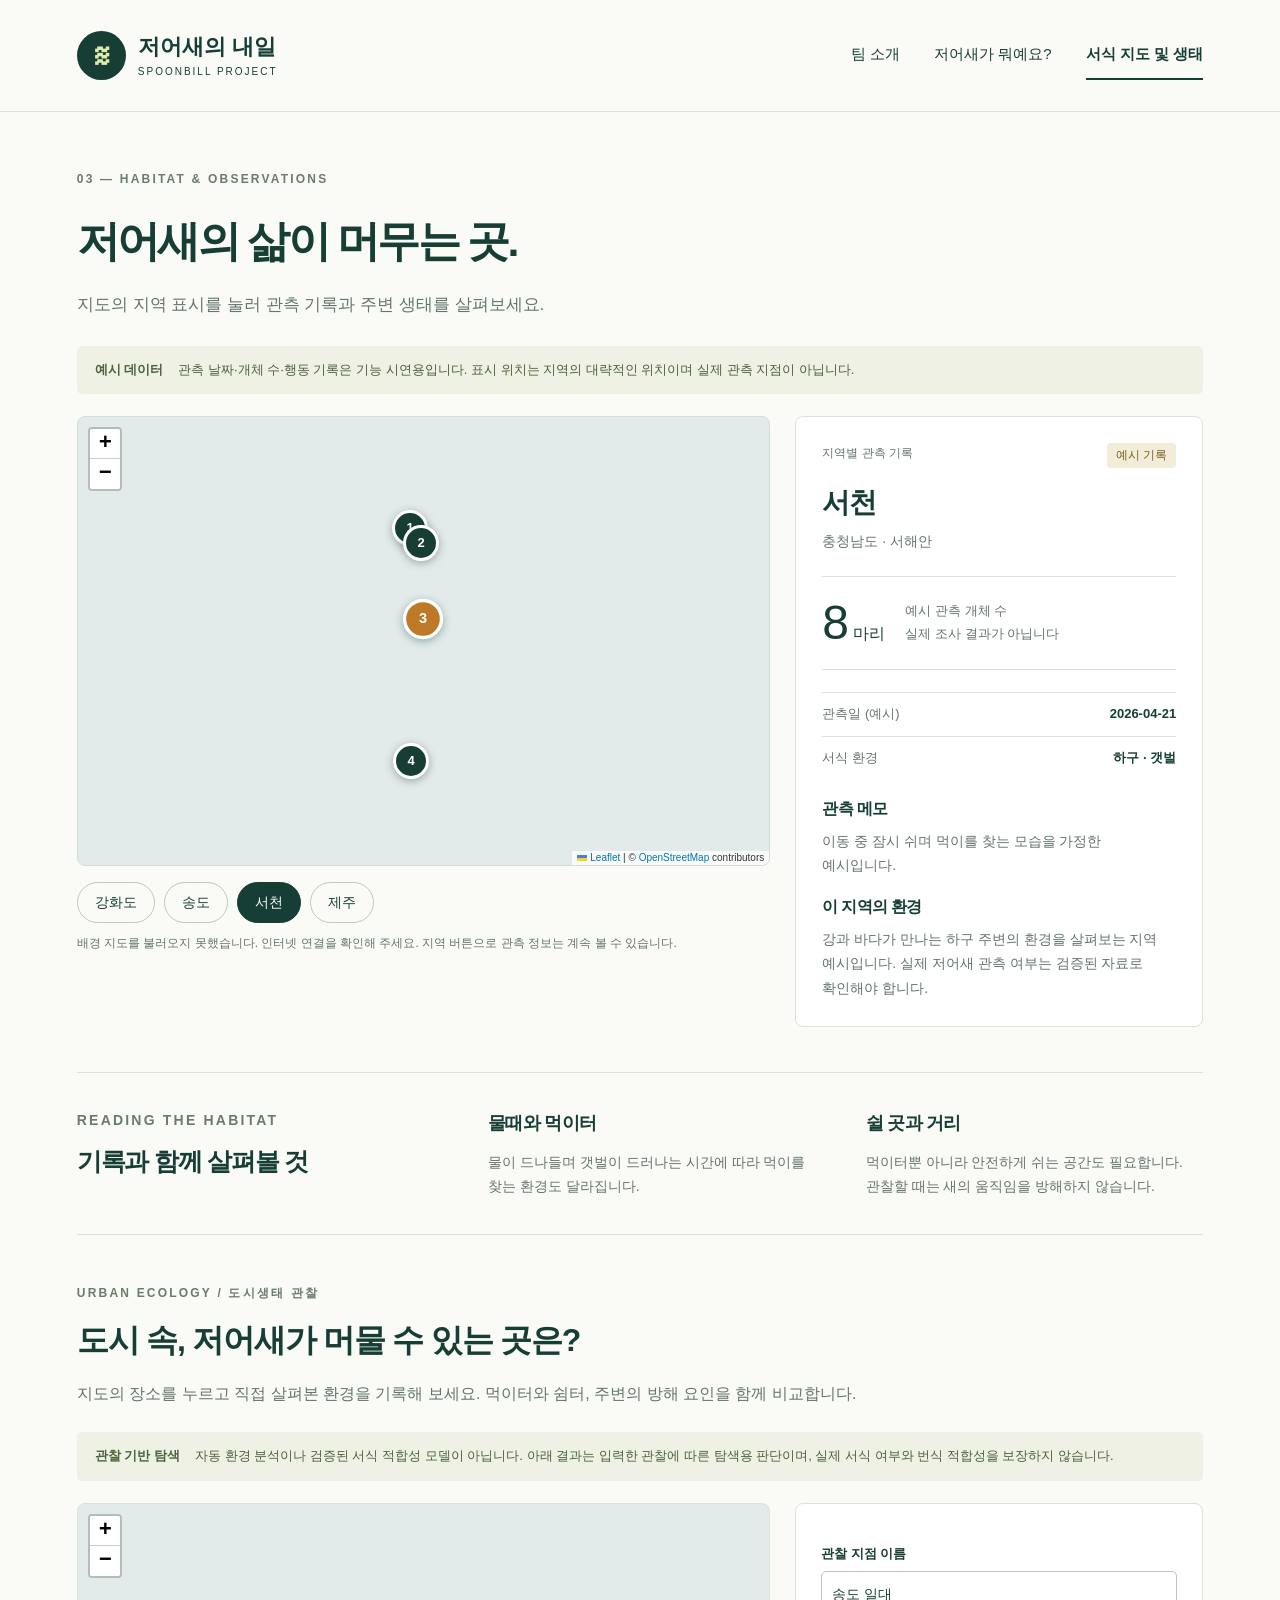
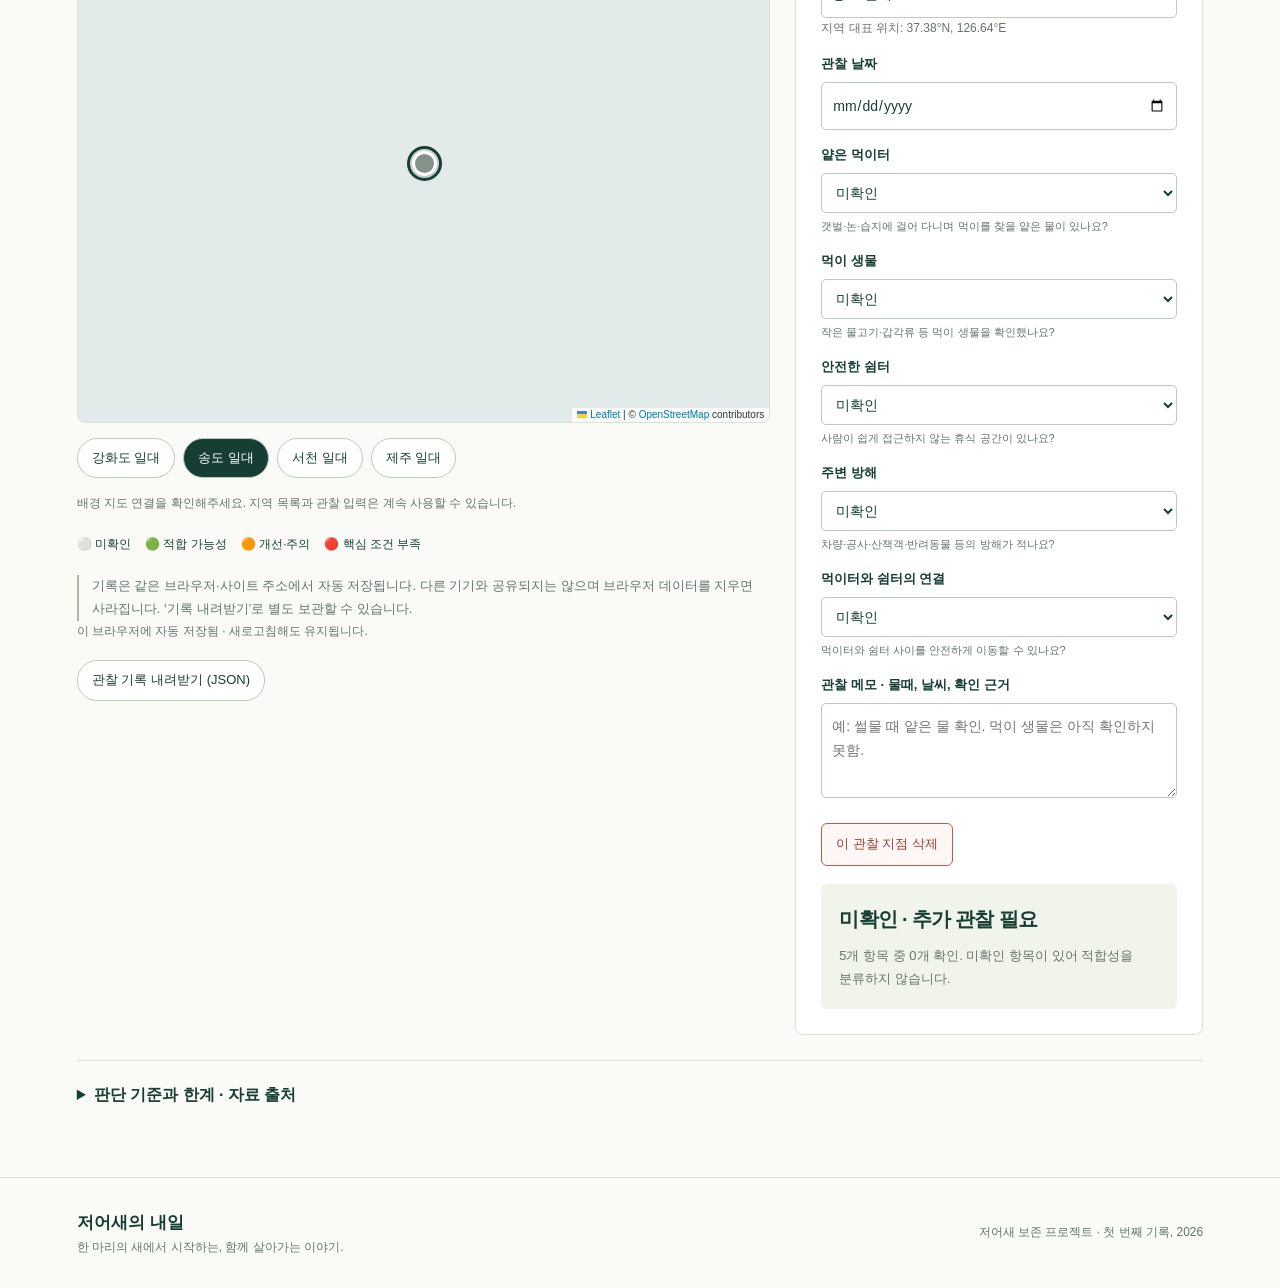
==== commit 4c492eee: "new map2" ====
--- a/habitat.html
+++ b/habitat.html
@@ -1 +1 @@
-<!doctype html><html lang="ko"><head><meta charset="utf-8"><meta name="viewport" content="width=device-width, initial-scale=1"><meta name="description" content="저어새를 알아보고, 서식지를 살펴보고, 함께 보존하는 프로젝트."><title>서식 지도 및 생태 · 저어새의 내일</title><link rel="icon" href="./assets/favicon.svg"><link rel="stylesheet" href="./styles.css"><link rel="stylesheet" href="./assets/leaflet.css"><link rel="stylesheet" href="./assets/urban.css?v=1"></head><body><a class="skip" href="#main">본문으로 건너뛰기</a><header><a class="brand" href="./index.html"><span class="brand-icon">≋</span><span>저어새의 내일<small>SPOONBILL PROJECT</small></span></a><nav aria-label="주요 메뉴"><a href="./index.html" >팀 소개</a><a href="./spoonbill.html" >저어새가 뭐예요?</a><a href="./habitat.html" aria-current="page">서식 지도 및 생태</a></nav></header><main id="main"><section class="page-heading map-heading"><p class="eyebrow">03 — HABITAT & OBSERVATIONS</p><h1>저어새의 삶이 머무는 곳.</h1><p>지도의 지역 표시를 눌러 관측 기록과 주변 생태를 살펴보세요.</p></section><div class="demo-notice"><b>예시 데이터</b><span>관측 날짜·개체 수·행동 기록은 기능 시연용입니다. 표시 위치는 지역의 대략적인 위치이며 실제 관측 지점이 아닙니다.</span></div><section class="map-layout" aria-label="서식지 탐색"><div class="map-column"><div id="map" aria-label="저어새 서식 지역 지도"><p class="map-loading">지도를 불러오는 중입니다. 아래 지역 목록으로도 관측 정보를 볼 수 있습니다.</p></div><div class="region-list" aria-label="지역 선택"></div><p class="map-note">정확한 둥지 위치 대신 지역 단위로 표시합니다. 배경 지도는 인터넷 연결이 필요합니다.</p></div><aside id="observation" aria-live="polite" aria-atomic="true"></aside></section><section class="ecology-strip"><div><p class="eyebrow">READING THE HABITAT</p><h2>기록과 함께 살펴볼 것</h2></div><article><h3>물때와 먹이터</h3><p>물이 드나들며 갯벌이 드러나는 시간에 따라 먹이를 찾는 환경도 달라집니다.</p></article><article><h3>쉴 곳과 거리</h3><p>먹이터뿐 아니라 안전하게 쉬는 공간도 필요합니다. 관찰할 때는 새의 움직임을 방해하지 않습니다.</p></article></section><section id="urban-ecology" class="urban-section"><p class="eyebrow">URBAN ECOLOGY / 도시생태 관찰</p><h2>도시 속, 저어새가 머물 수 있는 곳은?</h2><p class="urban-intro">지도의 장소를 누르고 직접 살펴본 환경을 기록해 보세요. 먹이터와 쉼터, 주변의 방해 요인을 함께 비교합니다.</p><div class="demo-notice"><b>관찰 기반 탐색</b><span>자동 환경 분석이나 검증된 서식 적합성 모델이 아닙니다. 아래 결과는 입력한 관찰에 따른 탐색용 판단이며, 실제 서식 여부와 번식 적합성을 보장하지 않습니다.</span></div><div class="map-layout"><div class="map-column"><div id="urban-map" aria-label="도시생태 관찰 지점 선택 지도"></div><div class="urban-places" aria-label="살펴볼 지역"></div><p class="map-note" id="urban-map-note">지도 클릭: 새 관찰 지점 선택 · 기존 표시 클릭: 기록 다시 보기 · 위치는 대략적으로 표시</p><div class="urban-legend"><span>⚪ 미확인</span><span>🟢 적합 가능성</span><span>🟠 개선·주의</span><span>🔴 핵심 조건 부족</span></div><p class="note">기록은 이 페이지를 열어둔 동안만 유지됩니다. 새로고침 전에 ‘기록 내려받기’로 저장하세요.</p><button class="urban-download" id="urban-download" type="button">관찰 기록 내려받기 (JSON)</button></div><div class="urban-panel"><label for="urban-name">관찰 지점 이름</label><input id="urban-name" maxlength="80"><p id="urban-location" class="map-note"></p><label for="urban-date">관찰 날짜</label><input id="urban-date" type="date"><div id="urban-fields"></div><label for="urban-memo">관찰 메모 · 물때, 날씨, 확인 근거</label><textarea id="urban-memo" rows="3" maxlength="1500" placeholder="예: 썰물 때 얕은 물 확인. 먹이 생물은 아직 확인하지 못함."></textarea><div id="urban-result" role="status" aria-live="polite"></div></div></div><details class="urban-method"><summary>판단 기준과 한계 · 자료 출처</summary><p>다섯 항목을 모두 확인한 경우에만 분류합니다. 먹이터 또는 먹이 생물이 부족하면 ‘핵심 조건 부족’, 쉼터·방해·연결성 중 불리한 조건이 있으면 ‘개선·주의’, 모두 유리하면 ‘적합 가능성’으로 표시합니다. 이는 이 사이트의 단순한 교육용 규칙이며 연구에서 검증한 점수나 확률이 아닙니다.</p><p>지도는 OpenStreetMap 배경일 뿐, 토지피복·수질·수심·도로 소음 데이터를 자동 분석하지 않습니다. 수질, 계절, 물때, 먹이량, 질병 위험 및 장기간의 현장 조사도 필요합니다. 일반 공원이나 나무가 많다는 이유만으로 적합하다고 판단하지 않습니다.</p><p>기준을 이해하기 위한 자료: <a href="https://www.sciencedirect.com/science/article/pii/S2351989424002816" target="_blank" rel="noopener">저어새의 습지 이용과 보존 관리 연구 (2024)</a> · <a href="https://pmc.ncbi.nlm.nih.gov/articles/PMC9579952/" target="_blank" rel="noopener">한국 논에서의 저어새 먹이 활동 연구 (2022)</a></p></details></section><noscript><p class="demo-notice">지도와 관측 기록을 보려면 브라우저에서 JavaScript를 활성화해 주세요.</p></noscript></main><script src="./assets/leaflet.js"></script><script src="./data.js?v=3"></script><script src="./map.js?v=3"></script><script src="./assets/urban.js?v=1"></script><footer><div><b>저어새의 내일</b><p>한 마리의 새에서 시작하는, 함께 살아가는 이야기.</p></div><span>저어새 보존 프로젝트 · 첫 번째 기록, 2026</span></footer></body></html>+<!doctype html><html lang="ko"><head><meta charset="utf-8"><meta name="viewport" content="width=device-width, initial-scale=1"><meta name="description" content="저어새를 알아보고, 서식지를 살펴보고, 함께 보존하는 프로젝트."><title>서식 지도 및 생태 · 저어새의 내일</title><link rel="icon" href="./assets/favicon.svg"><link rel="stylesheet" href="./styles.css"><link rel="stylesheet" href="./assets/leaflet.css"><link rel="stylesheet" href="./assets/urban.css?v=2"></head><body><a class="skip" href="#main">본문으로 건너뛰기</a><header><a class="brand" href="./index.html"><span class="brand-icon">≋</span><span>저어새의 내일<small>SPOONBILL PROJECT</small></span></a><nav aria-label="주요 메뉴"><a href="./index.html" >팀 소개</a><a href="./spoonbill.html" >저어새가 뭐예요?</a><a href="./habitat.html" aria-current="page">서식 지도 및 생태</a></nav></header><main id="main"><section class="page-heading map-heading"><p class="eyebrow">03 — HABITAT & OBSERVATIONS</p><h1>저어새의 삶이 머무는 곳.</h1><p>지도의 지역 표시를 눌러 관측 기록과 주변 생태를 살펴보세요.</p></section><div class="demo-notice"><b>예시 데이터</b><span>관측 날짜·개체 수·행동 기록은 기능 시연용입니다. 표시 위치는 지역의 대략적인 위치이며 실제 관측 지점이 아닙니다.</span></div><section class="map-layout" aria-label="서식지 탐색"><div class="map-column"><div id="map" aria-label="저어새 서식 지역 지도"><p class="map-loading">지도를 불러오는 중입니다. 아래 지역 목록으로도 관측 정보를 볼 수 있습니다.</p></div><div class="region-list" aria-label="지역 선택"></div><p class="map-note">정확한 둥지 위치 대신 지역 단위로 표시합니다. 배경 지도는 인터넷 연결이 필요합니다.</p></div><aside id="observation" aria-live="polite" aria-atomic="true"></aside></section><section class="ecology-strip"><div><p class="eyebrow">READING THE HABITAT</p><h2>기록과 함께 살펴볼 것</h2></div><article><h3>물때와 먹이터</h3><p>물이 드나들며 갯벌이 드러나는 시간에 따라 먹이를 찾는 환경도 달라집니다.</p></article><article><h3>쉴 곳과 거리</h3><p>먹이터뿐 아니라 안전하게 쉬는 공간도 필요합니다. 관찰할 때는 새의 움직임을 방해하지 않습니다.</p></article></section><section id="urban-ecology" class="urban-section"><p class="eyebrow">URBAN ECOLOGY / 도시생태 관찰</p><h2>도시 속, 저어새가 머물 수 있는 곳은?</h2><p class="urban-intro">지도의 장소를 누르고 직접 살펴본 환경을 기록해 보세요. 먹이터와 쉼터, 주변의 방해 요인을 함께 비교합니다.</p><div class="demo-notice"><b>관찰 기반 탐색</b><span>자동 환경 분석이나 검증된 서식 적합성 모델이 아닙니다. 아래 결과는 입력한 관찰에 따른 탐색용 판단이며, 실제 서식 여부와 번식 적합성을 보장하지 않습니다.</span></div><div class="map-layout"><div class="map-column"><div id="urban-map" aria-label="도시생태 관찰 지점 선택 지도"></div><div class="urban-places" aria-label="살펴볼 지역"></div><p class="map-note" id="urban-map-note">지도 클릭: 새 관찰 지점 선택 · 기존 표시 클릭: 기록 다시 보기 · 위치는 대략적으로 표시</p><div class="urban-legend"><span>⚪ 미확인</span><span>🟢 적합 가능성</span><span>🟠 개선·주의</span><span>🔴 핵심 조건 부족</span></div><p class="note">기록은 같은 브라우저·사이트 주소에서 자동 저장됩니다. 다른 기기와 공유되지는 않으며 브라우저 데이터를 지우면 사라집니다. ‘기록 내려받기’로 별도 보관할 수 있습니다.</p><p id="urban-storage-status" class="map-note" role="status"></p><button class="urban-download" id="urban-download" type="button">관찰 기록 내려받기 (JSON)</button></div><div class="urban-panel"><label for="urban-name">관찰 지점 이름</label><input id="urban-name" maxlength="80"><p id="urban-location" class="map-note"></p><label for="urban-date">관찰 날짜</label><input id="urban-date" type="date"><div id="urban-fields"></div><label for="urban-memo">관찰 메모 · 물때, 날씨, 확인 근거</label><textarea id="urban-memo" rows="3" maxlength="1500" placeholder="예: 썰물 때 얕은 물 확인. 먹이 생물은 아직 확인하지 못함."></textarea><button id="urban-delete" type="button" hidden>이 관찰 지점 삭제</button><p id="urban-delete-status" role="status" aria-live="polite"></p><div id="urban-result" role="status" aria-live="polite"></div></div></div><details class="urban-method"><summary>판단 기준과 한계 · 자료 출처</summary><p>다섯 항목을 모두 확인한 경우에만 분류합니다. 먹이터 또는 먹이 생물이 부족하면 ‘핵심 조건 부족’, 쉼터·방해·연결성 중 불리한 조건이 있으면 ‘개선·주의’, 모두 유리하면 ‘적합 가능성’으로 표시합니다. 이는 이 사이트의 단순한 교육용 규칙이며 연구에서 검증한 점수나 확률이 아닙니다.</p><p>지도는 OpenStreetMap 배경일 뿐, 토지피복·수질·수심·도로 소음 데이터를 자동 분석하지 않습니다. 수질, 계절, 물때, 먹이량, 질병 위험 및 장기간의 현장 조사도 필요합니다. 일반 공원이나 나무가 많다는 이유만으로 적합하다고 판단하지 않습니다.</p><p>기준을 이해하기 위한 자료: <a href="https://www.sciencedirect.com/science/article/pii/S2351989424002816" target="_blank" rel="noopener">저어새의 습지 이용과 보존 관리 연구 (2024)</a> · <a href="https://pmc.ncbi.nlm.nih.gov/articles/PMC9579952/" target="_blank" rel="noopener">한국 논에서의 저어새 먹이 활동 연구 (2022)</a></p></details></section><noscript><p class="demo-notice">지도와 관측 기록을 보려면 브라우저에서 JavaScript를 활성화해 주세요.</p></noscript></main><script src="./assets/leaflet.js"></script><script src="./data.js?v=3"></script><script src="./map.js?v=3"></script><script src="./assets/urban.js?v=4"></script><footer><div><b>저어새의 내일</b><p>한 마리의 새에서 시작하는, 함께 살아가는 이야기.</p></div><span>저어새 보존 프로젝트 · 첫 번째 기록, 2026</span></footer></body></html>
--- a/assets/urban.css
+++ b/assets/urban.css
@@ -1 +1,2 @@
-.urban-section{border-top:1px solid var(--line);padding:48px 0}.urban-intro{margin:16px 0 24px}.urban-section .eyebrow{margin-bottom:12px}#urban-map{height:520px;background:#e3ebea;border:1px solid var(--line);border-radius:8px;isolation:isolate}.urban-panel{padding:25px;background:white;border:1px solid var(--line);border-radius:8px}.urban-panel label{display:block;font-size:13px;font-weight:600;margin:14px 0 6px}.urban-panel input,.urban-panel select,.urban-panel textarea{width:100%;padding:10px;border:1px solid #bbcaba;border-radius:5px;font:inherit;font-size:14px;color:var(--ink);background:white}.urban-panel small{display:block;color:var(--muted);font-size:11px;margin-top:4px}.urban-places{display:flex;gap:8px;flex-wrap:wrap;margin:15px 0}.urban-places button,.urban-download{border:1px solid #bbcaba;background:white;color:var(--ink);padding:8px 14px;border-radius:20px;font-size:13px}.urban-places button[aria-pressed=true]{background:var(--ink);color:white}.urban-legend{display:flex;gap:14px;flex-wrap:wrap;font-size:12px;margin:20px 0}.urban-download{margin-top:18px}.urban-method{margin-top:25px;border-top:1px solid var(--line);padding-top:20px}.urban-method summary{cursor:pointer;font-weight:600}.urban-method p{font-size:13px;margin-top:15px}.urban-method a{text-decoration:underline}#urban-result{padding:18px;background:#f1f4eb;margin-top:18px;border-radius:6px}#urban-result h3{font-size:20px}#urban-result p{font-size:13px;margin-top:8px}.urban-dot{border:0;background:transparent}.urban-dot span{display:block;width:25px;height:25px;border:3px solid white;border-radius:50%;box-shadow:0 1px 7px #0005}.urban-dot.selected span{outline:3px solid #183e35;outline-offset:2px}@media(max-width:850px){.urban-section .map-layout{grid-template-columns:1fr}}@media(max-width:600px){#urban-map{height:370px}.urban-section h2{font-size:26px}}+.urban-section{border-top:1px solid var(--line);padding:48px 0}.urban-intro{margin:16px 0 24px}.urban-section .eyebrow{margin-bottom:12px}#urban-map{height:520px;background:#e3ebea;border:1px solid var(--line);border-radius:8px;isolation:isolate}.urban-panel{padding:25px;background:white;border:1px solid var(--line);border-radius:8px}.urban-panel label{display:block;font-size:13px;font-weight:600;margin:14px 0 6px}.urban-panel input,.urban-panel select,.urban-panel textarea{width:100%;padding:10px;border:1px solid #bbcaba;border-radius:5px;font:inherit;font-size:14px;color:var(--ink);background:white}.urban-panel small{display:block;color:var(--muted);font-size:11px;margin-top:4px}.urban-places{display:flex;gap:8px;flex-wrap:wrap;margin:15px 0}.urban-places button,.urban-download{border:1px solid #bbcaba;background:white;color:var(--ink);padding:8px 14px;border-radius:20px;font-size:13px}.urban-places button[aria-pressed=true]{background:var(--ink);color:white}.urban-legend{display:flex;gap:14px;flex-wrap:wrap;font-size:12px;margin:20px 0}.urban-download{margin-top:18px}.urban-method{margin-top:25px;border-top:1px solid var(--line);padding-top:20px}.urban-method summary{cursor:pointer;font-weight:600}.urban-method p{font-size:13px;margin-top:15px}.urban-method a{text-decoration:underline}#urban-result{padding:18px;background:#f1f4eb;margin-top:18px;border-radius:6px}#urban-result h3{font-size:20px}#urban-result p{font-size:13px;margin-top:8px}.urban-dot{border:0;background:transparent}.urban-dot span{display:block;width:25px;height:25px;border:3px solid white;border-radius:50%;box-shadow:0 1px 7px #0005}.urban-dot.selected span{outline:3px solid #183e35;outline-offset:2px}@media(max-width:850px){.urban-section .map-layout{grid-template-columns:1fr}}@media(max-width:600px){#urban-map{height:370px}.urban-section h2{font-size:26px}}
+#urban-delete{margin-top:16px;padding:9px 14px;border:1px solid #b45d50;border-radius:6px;background:#fff7f5;color:#963e32;font-size:13px}#urban-delete:hover{background:#fbe6e0}#urban-delete-status{font-size:12px;margin-top:8px;color:#65746c}
